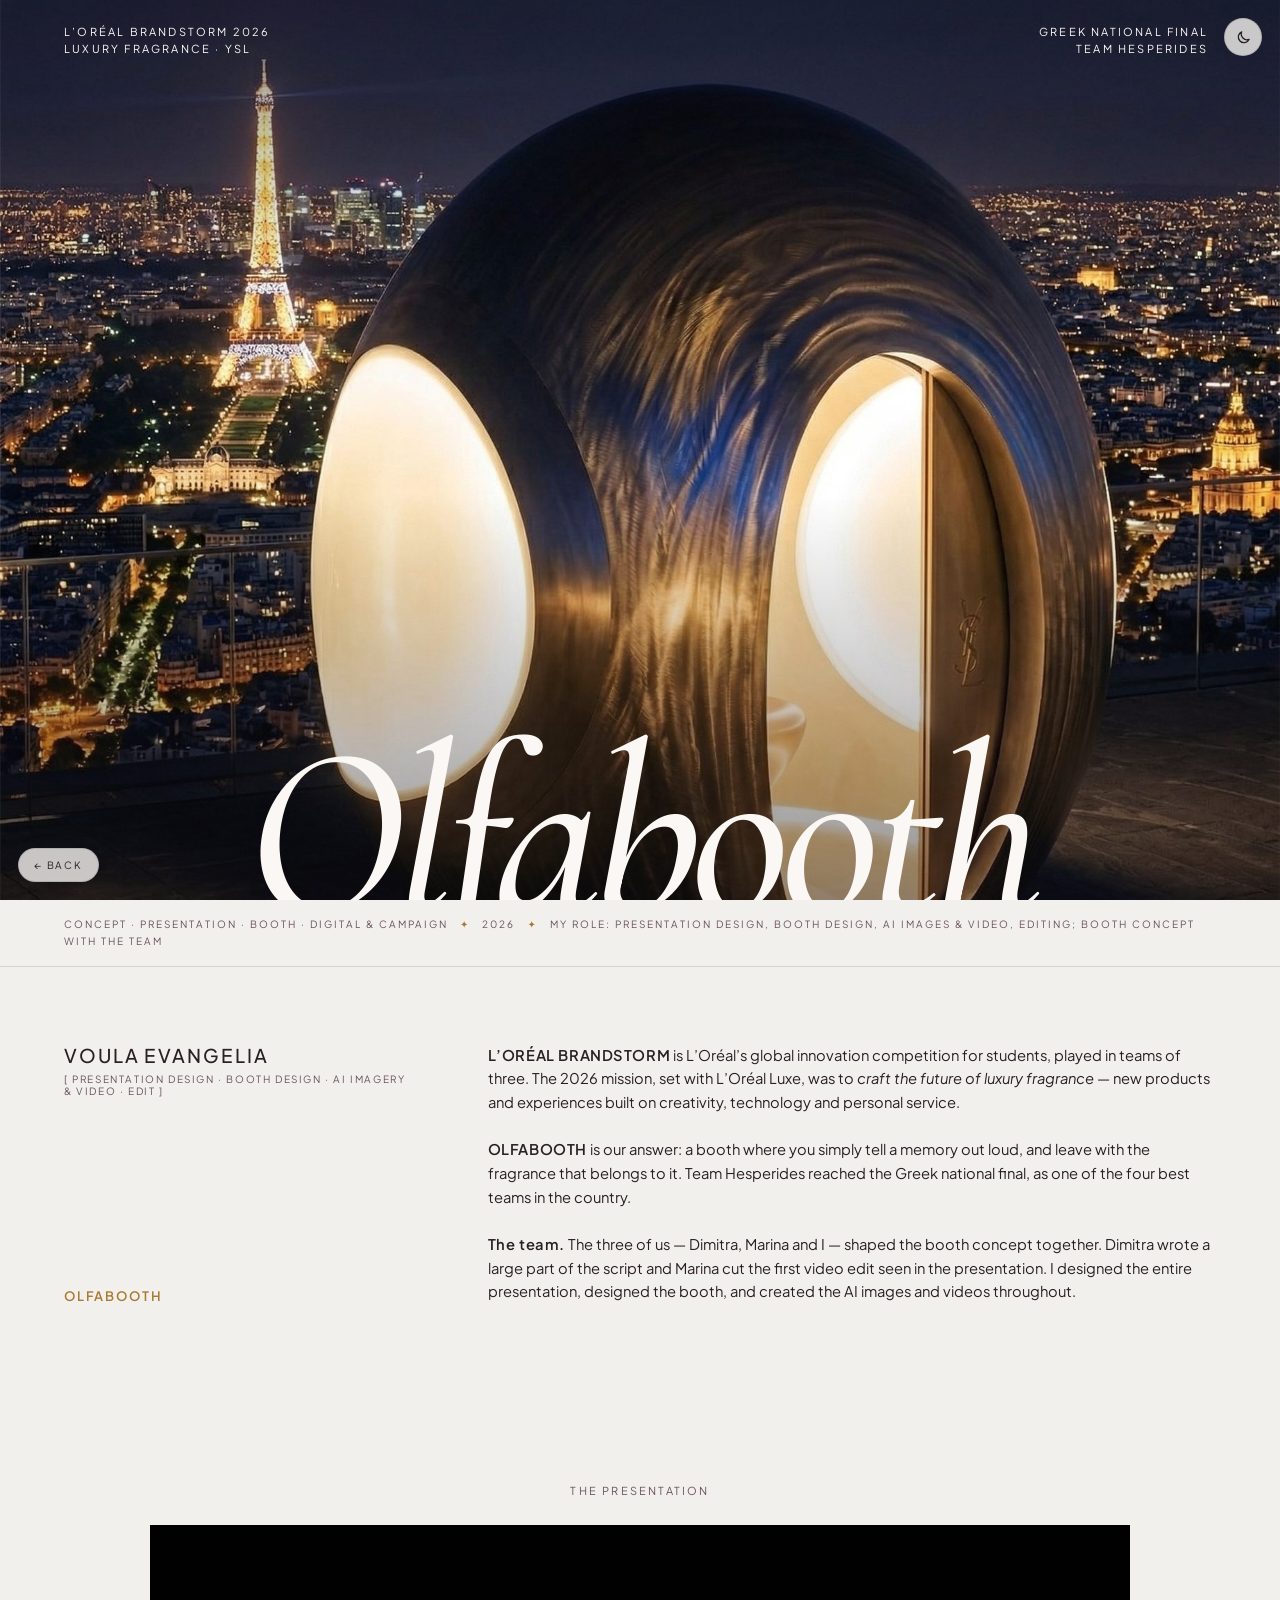
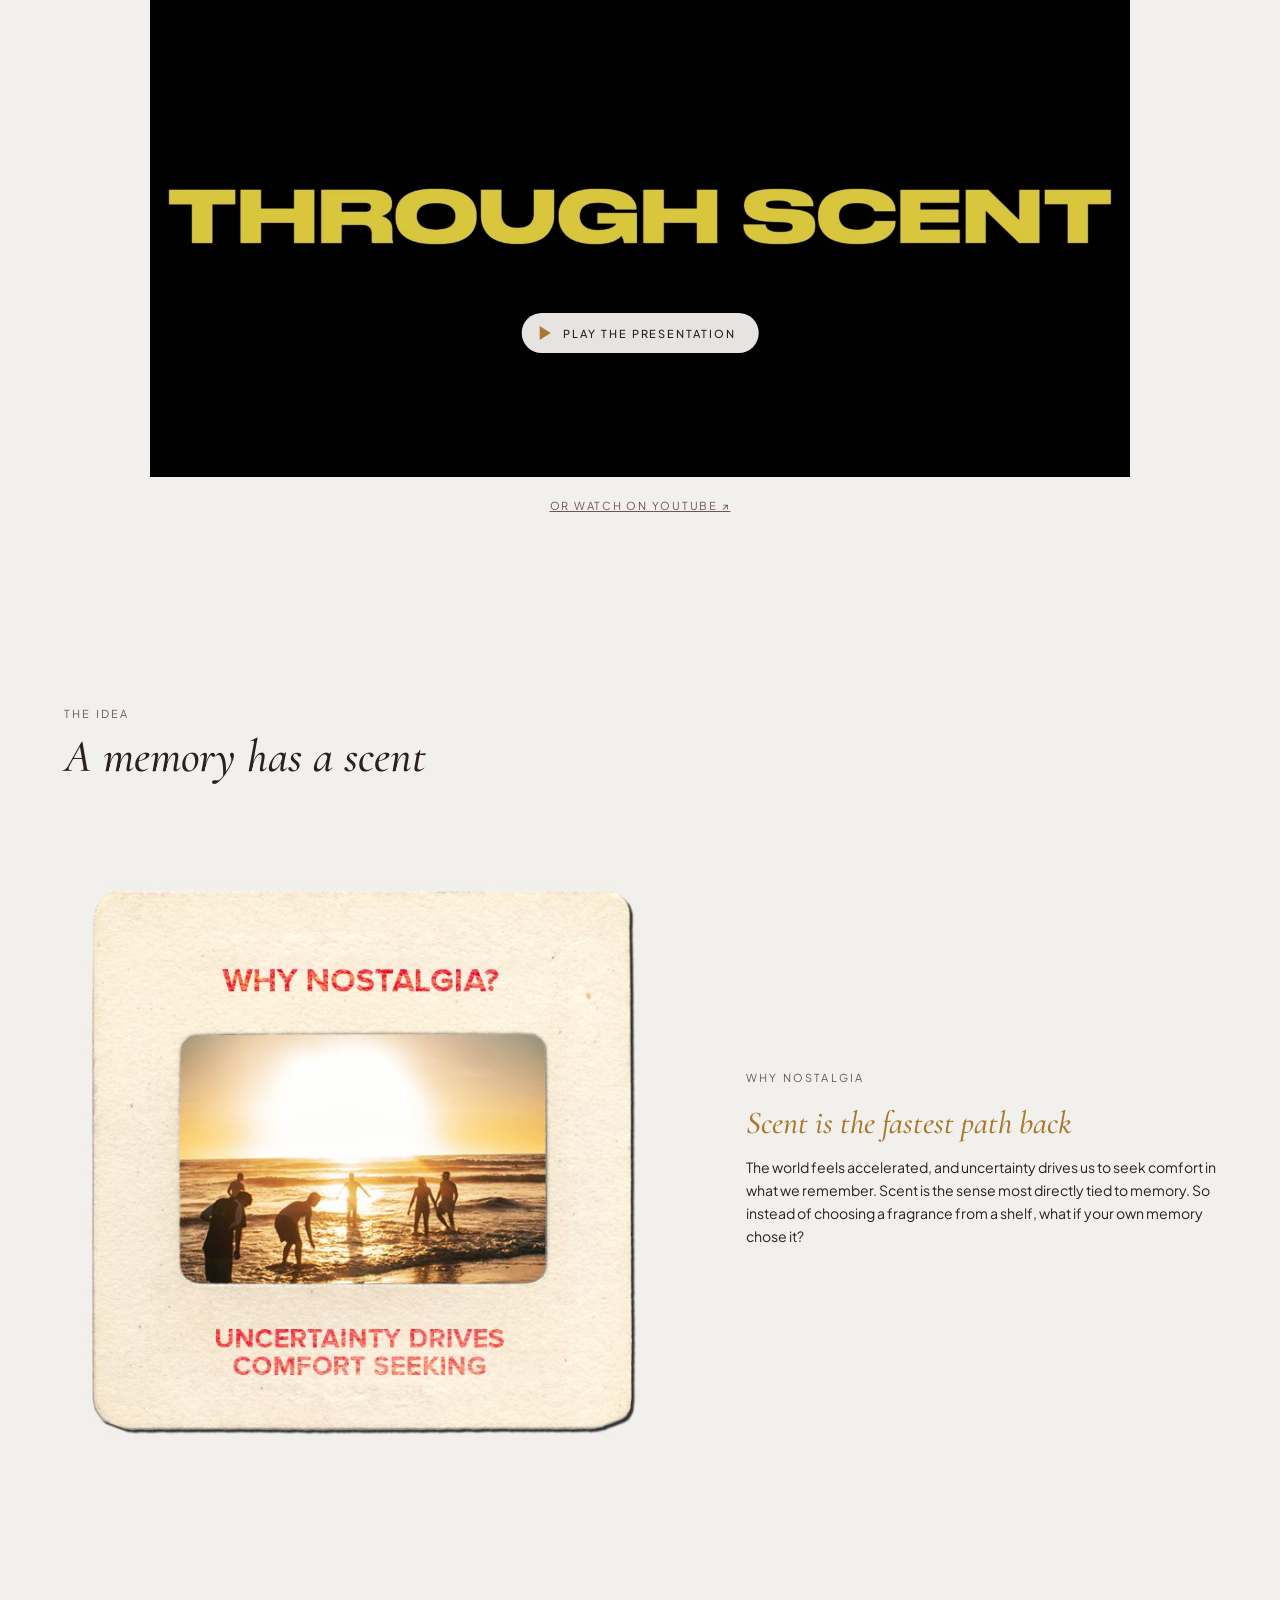
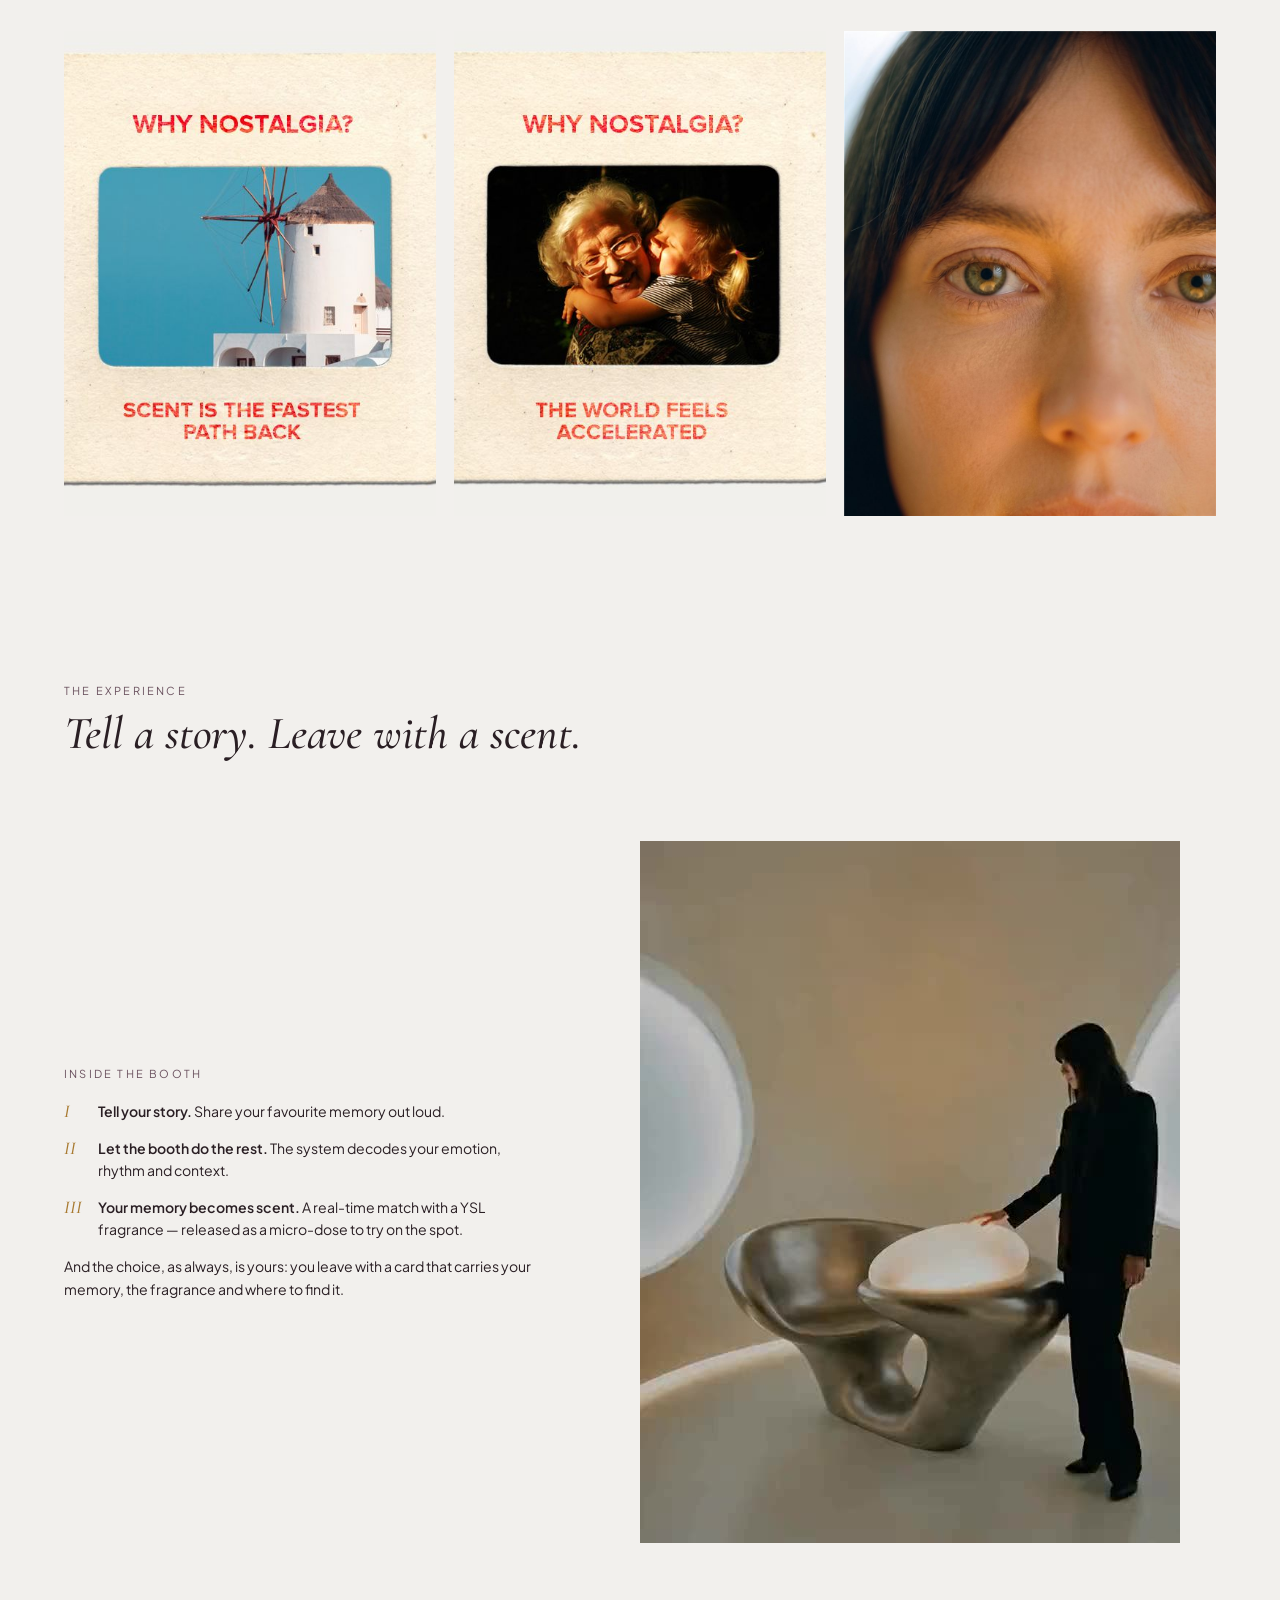
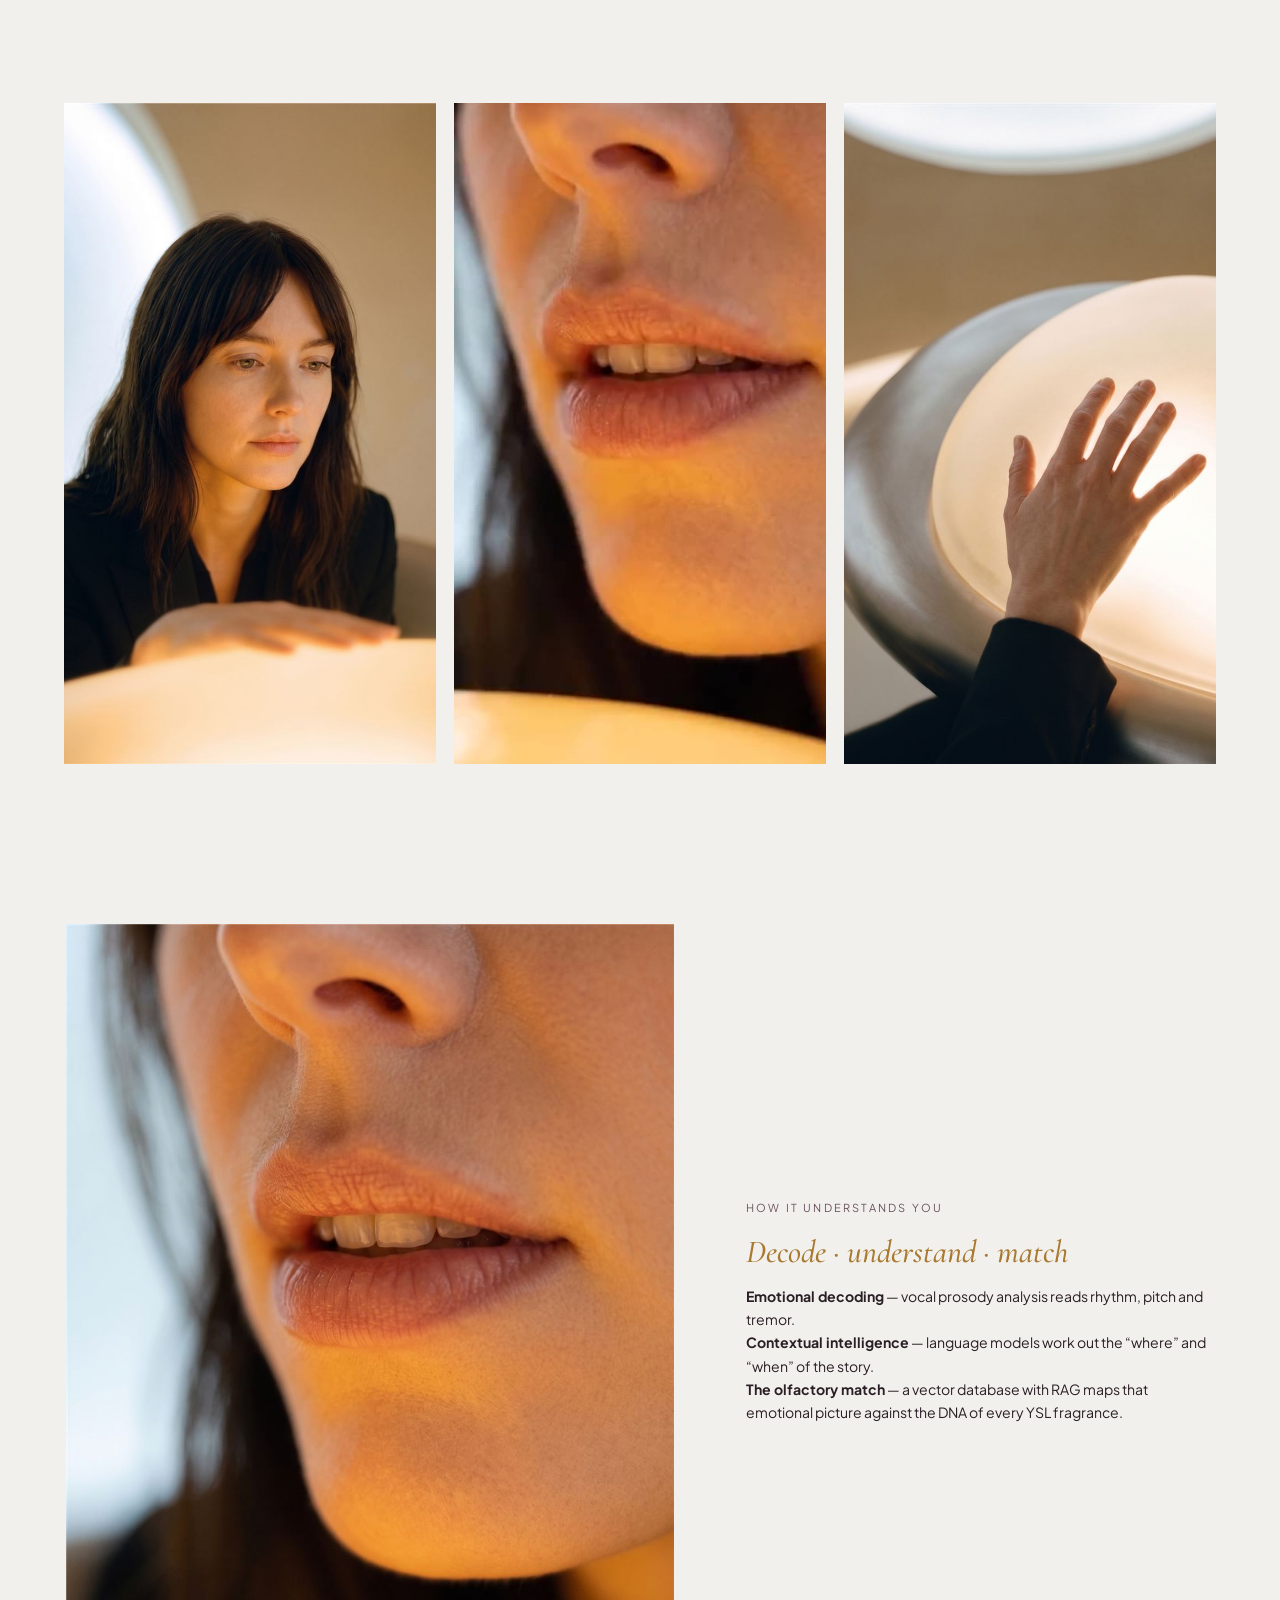
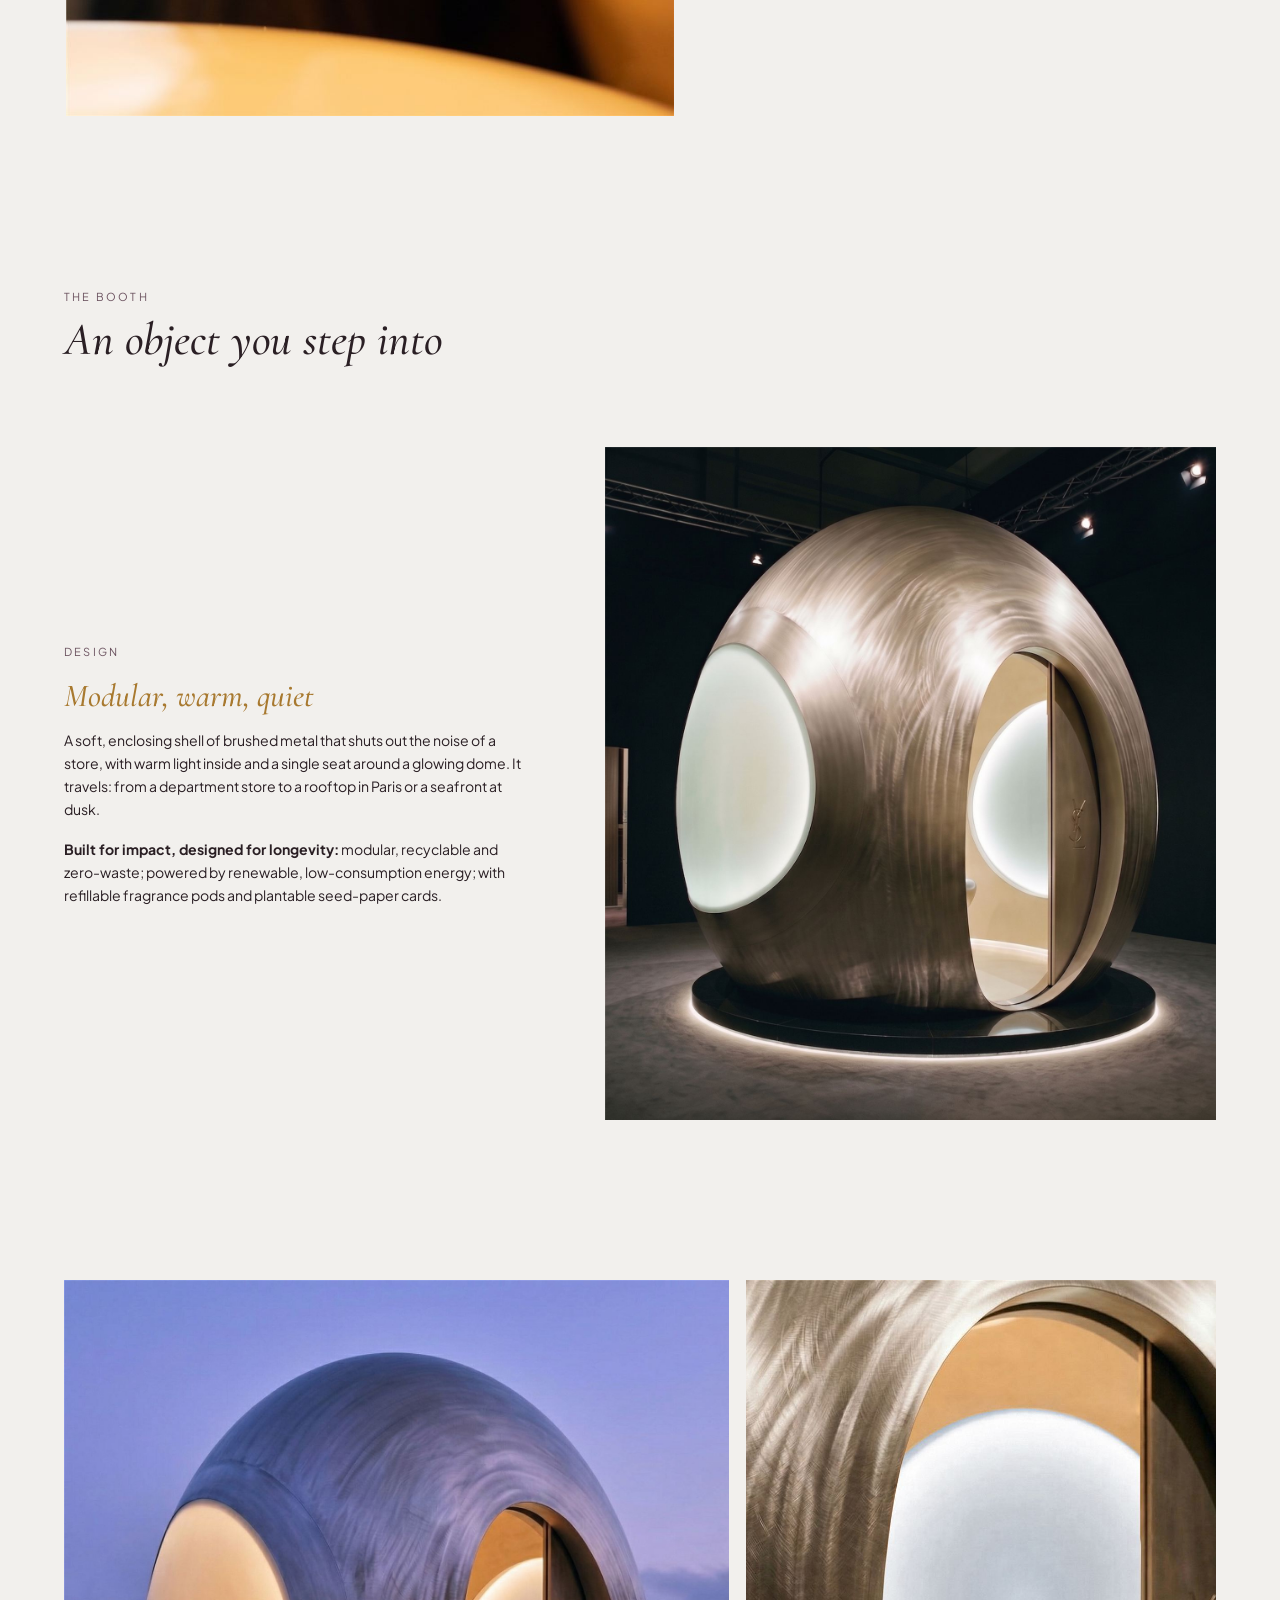
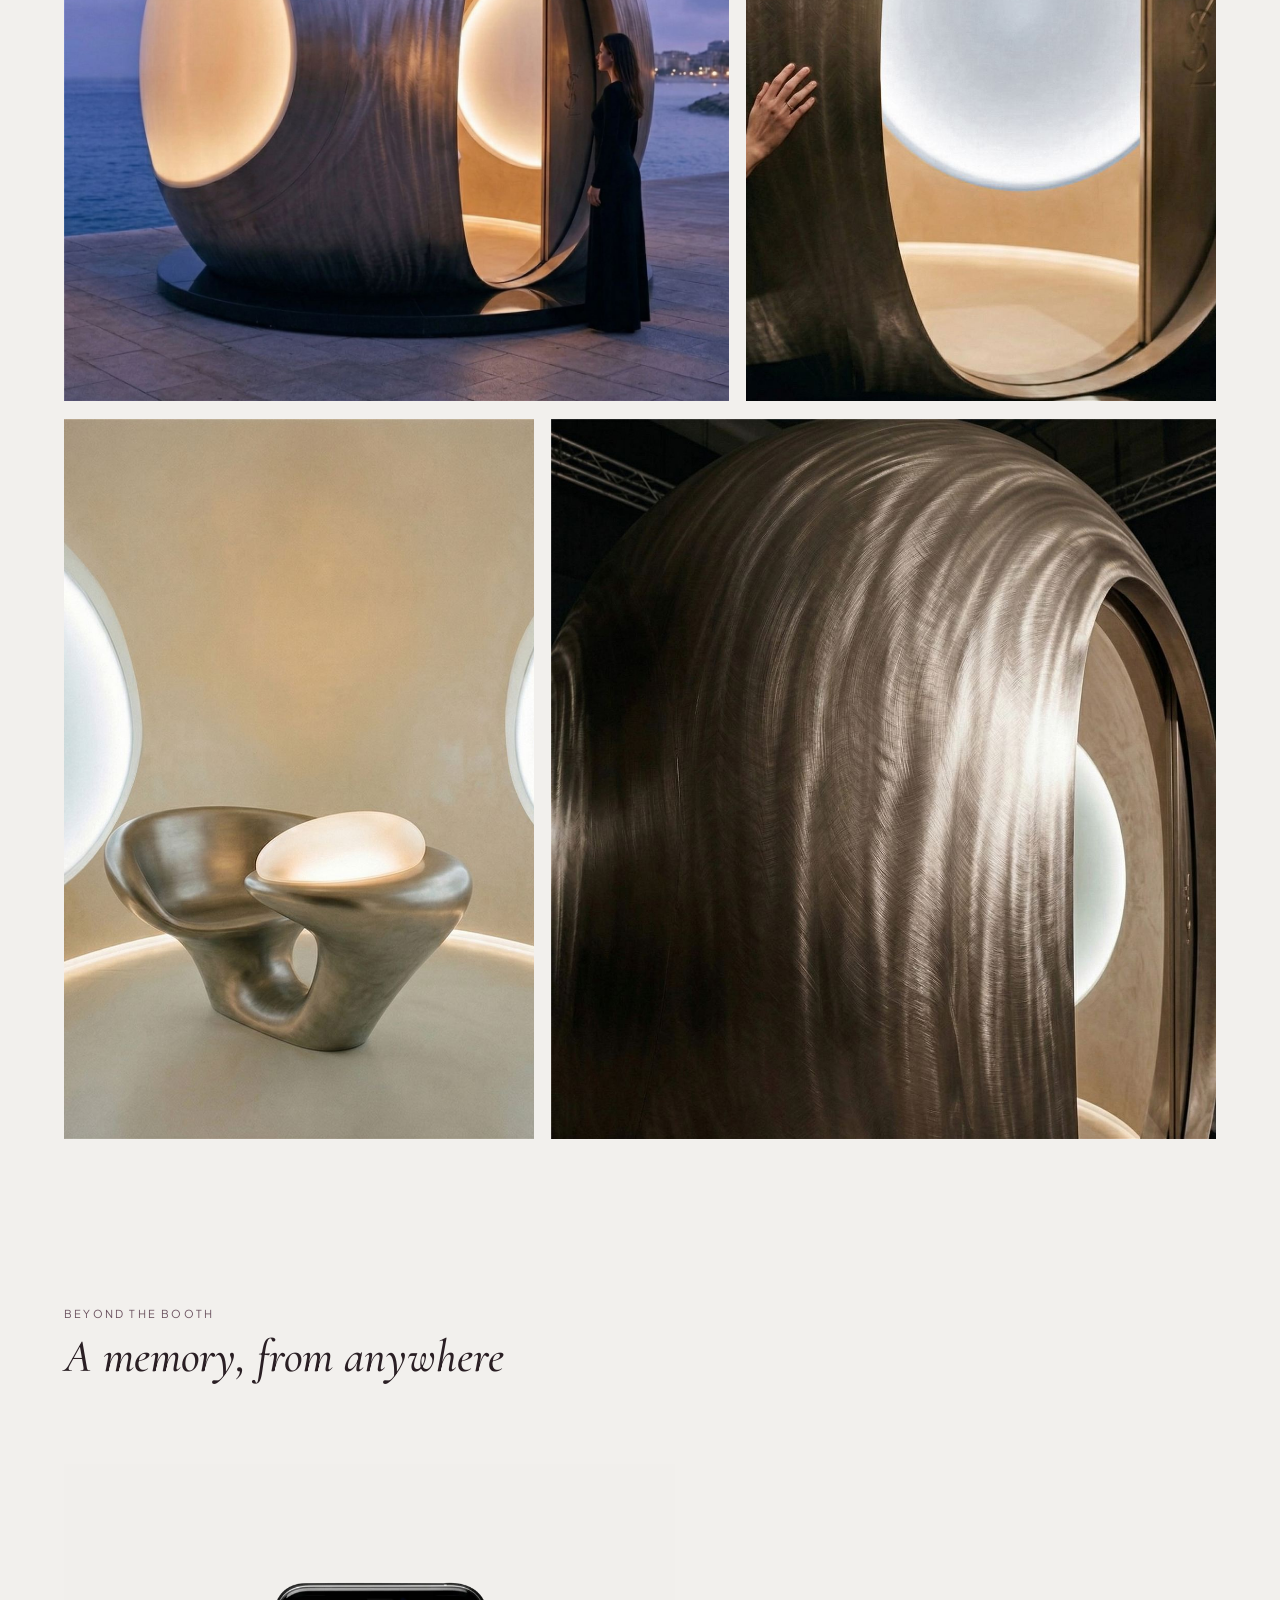
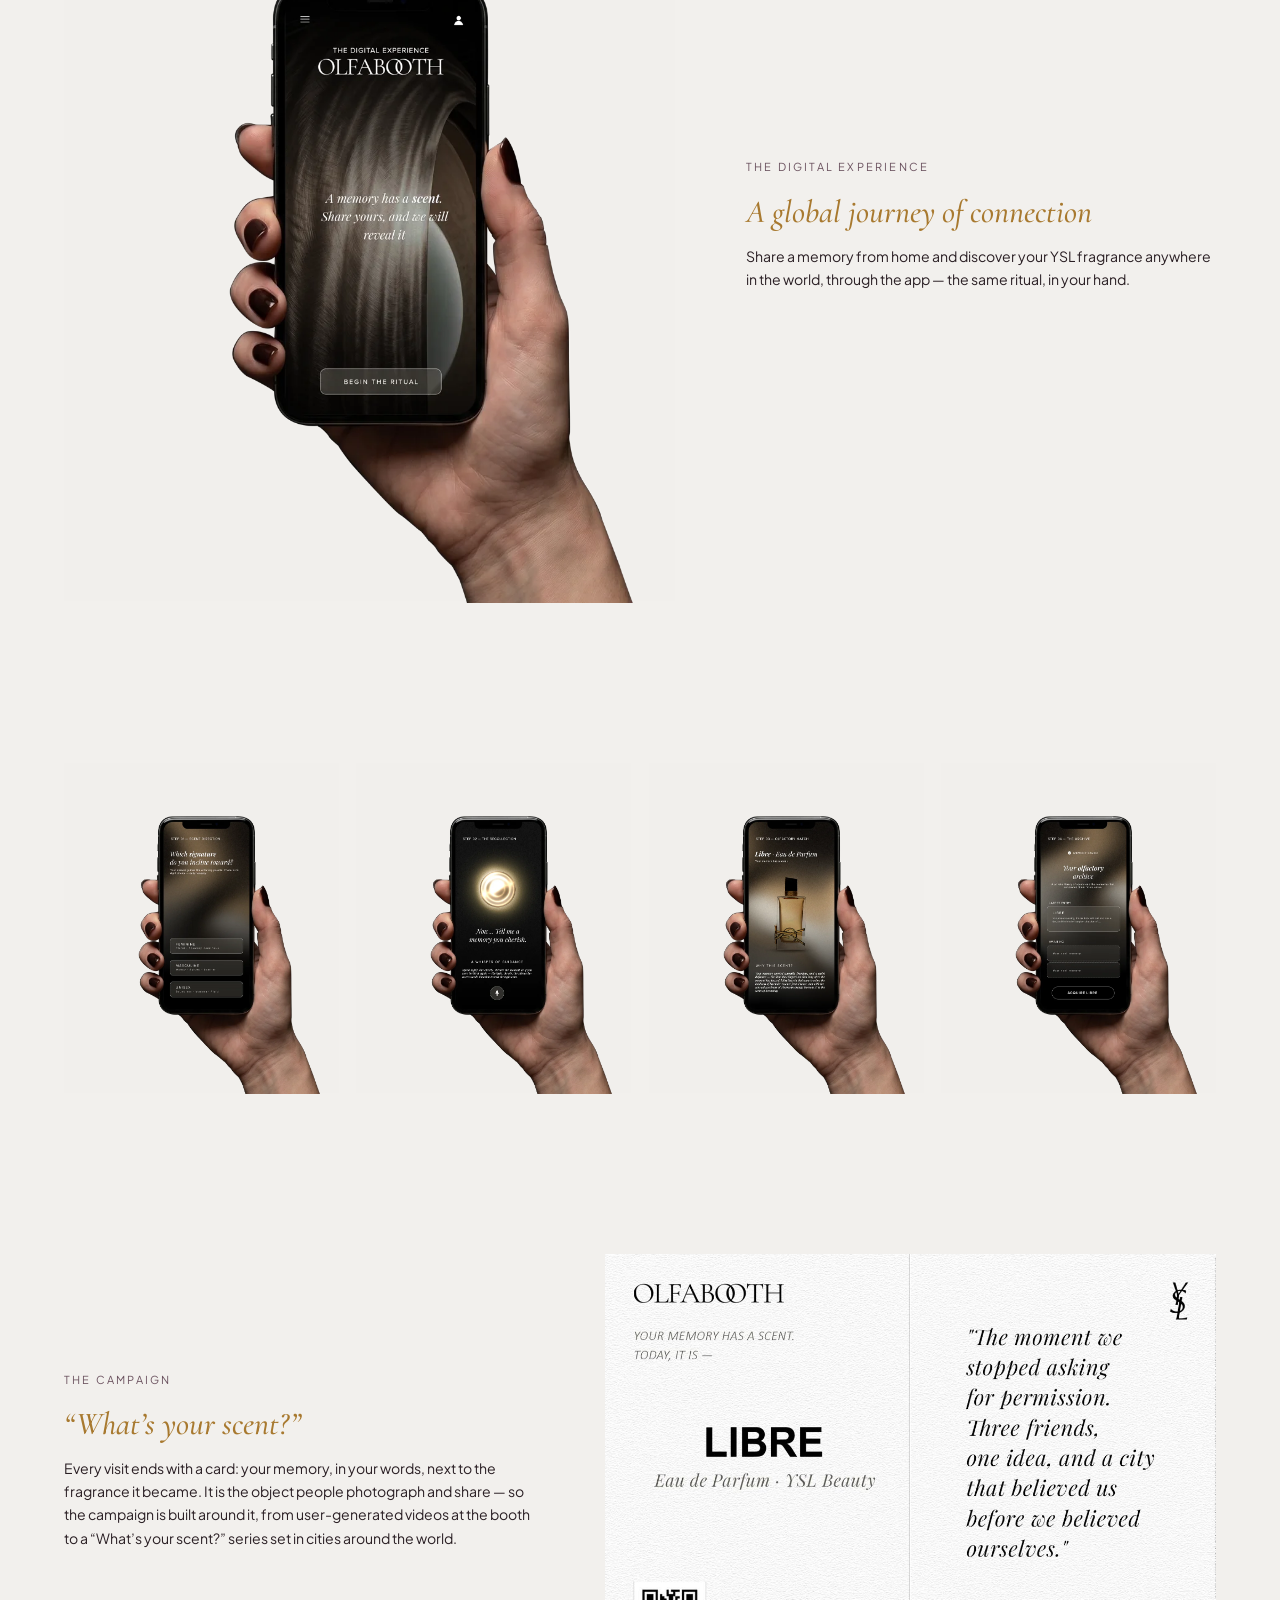
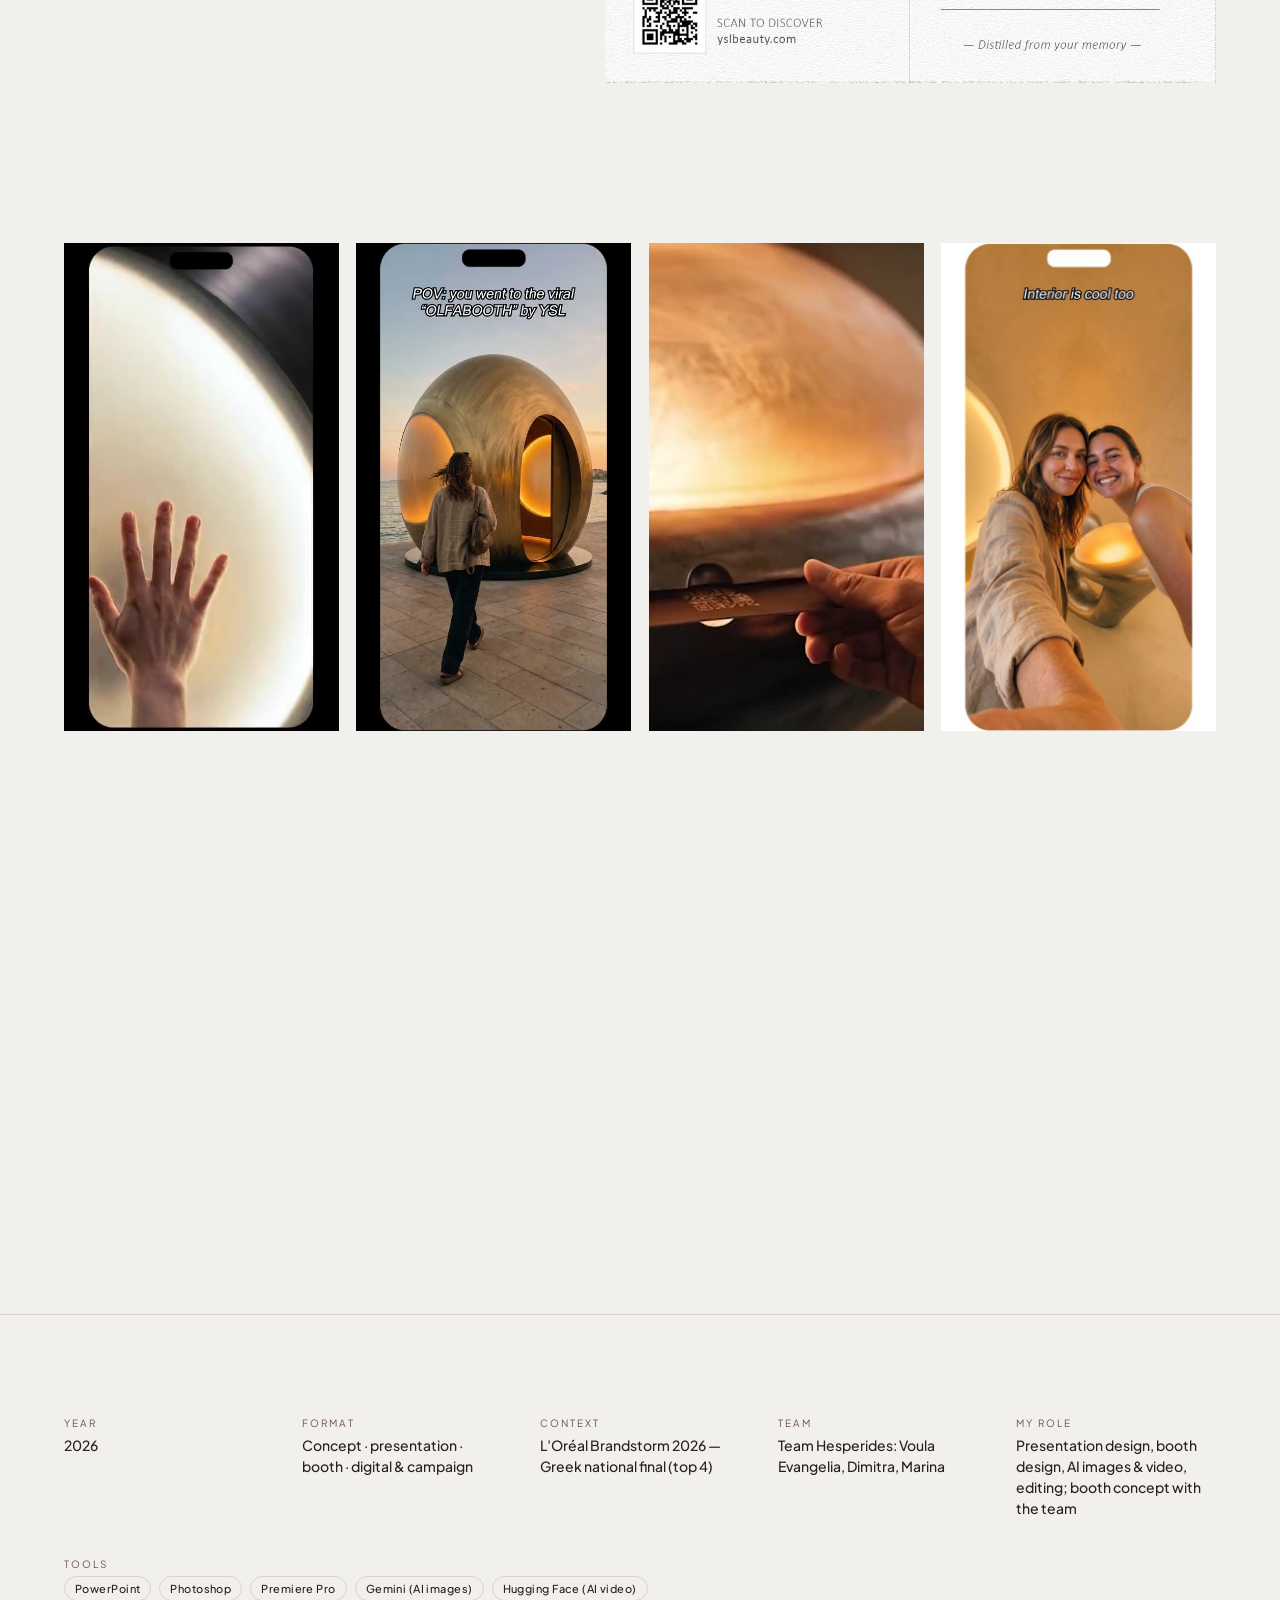
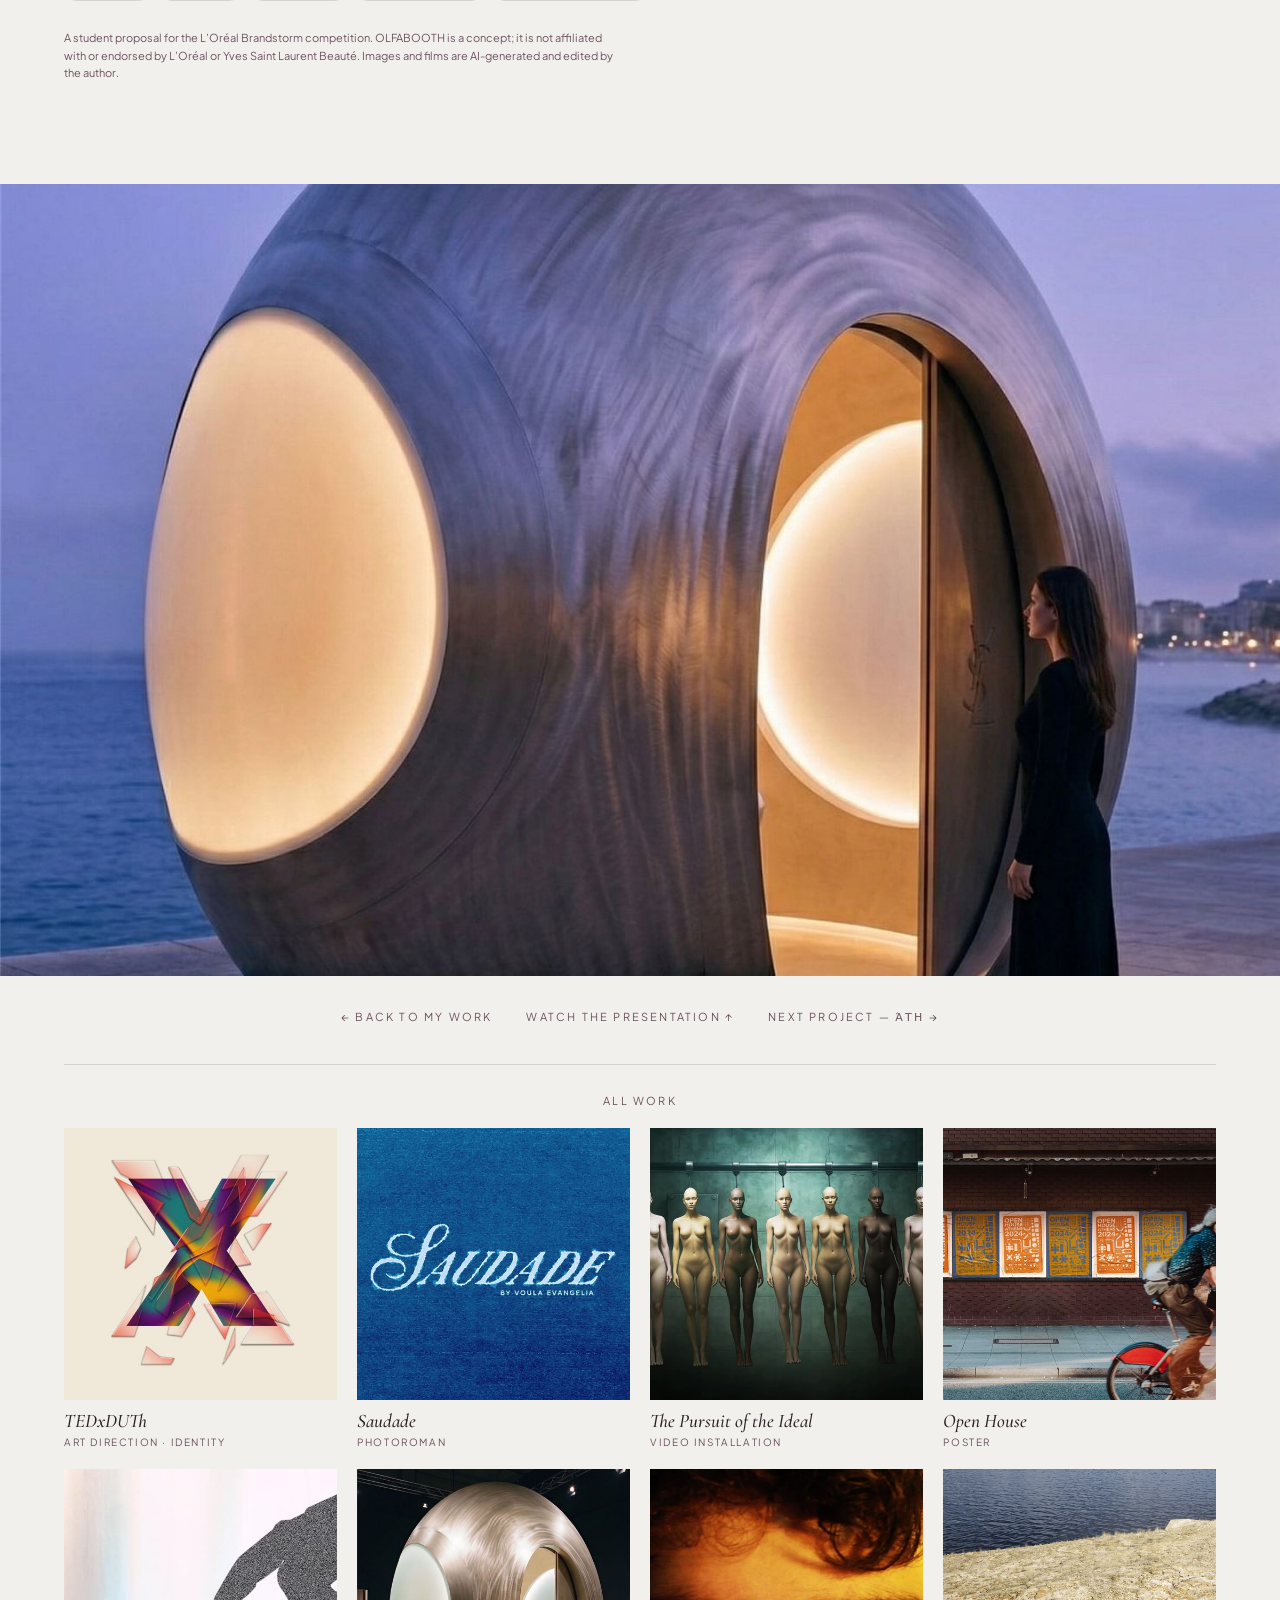
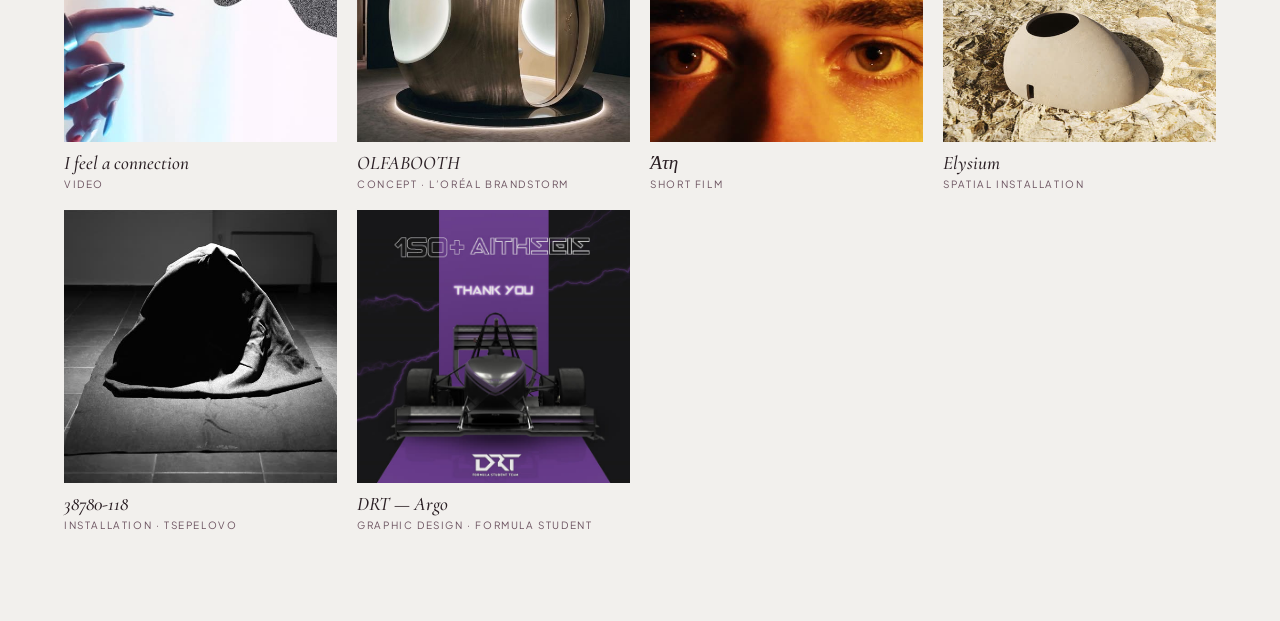
==== work/olfabooth/index.html @ 1fecf951 "Portfolio site" ====
<!doctype html>
<html lang="en">
<head>
<meta charset="utf-8">
<meta name="viewport" content="width=device-width,initial-scale=1">
<title>OLFABOOTH — Voula Evangelia</title>
<meta name="description" content="OLFABOOTH — a booth that turns a spoken memory into a fragrance. Team Hesperides’ proposal for L’Oréal Brandstorm 2026, a Greek national finalist. Deck, booth design and AI imagery by Voula Evangelia.">
<meta property="og:title" content="OLFABOOTH — Voula Evangelia">
<meta property="og:description" content="Tell a memory. Leave with its scent. A proposal for L’Oréal Brandstorm 2026.">
<meta property="og:image" content="img/booth-paris.jpg">
<meta name="theme-color" content="#f2f0ed">
<script>document.documentElement.classList.add('js'); try { if (localStorage.getItem('pf-theme') === 'dark') document.documentElement.dataset.theme = 'dark'; } catch (e) {}</script>
<link rel="preconnect" href="https://fonts.googleapis.com">
<link rel="preconnect" href="https://fonts.gstatic.com" crossorigin>
<link href="https://fonts.googleapis.com/css2?family=Cormorant+Garamond:ital,wght@0,400;0,500;1,400;1,500&family=DM+Mono:wght@400&family=Plus+Jakarta+Sans:wght@400;500;600&display=swap" rel="stylesheet">
<link rel="preload" as="image" href="img/booth-paris.jpg">
<link rel="stylesheet" href="../project.css">
<style>
  /* OLFABOOTH: the warm gold of the light inside the booth is the accent */
  :root { --accent:#a8792f; --title-size:clamp(84px,19vw,420px); --title-size-m:24vw; }
  :root[data-theme="dark"] { --accent:#e2b76c; }
  .grid .tall { aspect-ratio:9/16; }
  .grid .sq { aspect-ratio:1; }
  .steps { margin:18px 0 0; padding:0; list-style:none; counter-reset:s; }
  .steps li { position:relative; padding:0 0 14px 34px; font:400 clamp(14px,1.1vw,16px)/1.6 var(--sans); }
  .steps li::before { counter-increment:s; content:counter(s, upper-roman); position:absolute; left:0; top:2px; font:italic 500 18px/1 var(--serif); color:var(--accent); }
  .steps b { font-weight:600; }
</style>
</head>
<body>

<a class="back" href="../../#work" aria-label="Back to the portfolio">← back</a>

<header class="hero">
  <img src="img/booth-paris.jpg" alt="A rounded, brushed-metal booth glowing from within on a rooftop at night, the Eiffel Tower lit in the distance.">
  <div class="meta l caps">l’oréal brandstorm 2026<br>luxury fragrance · ysl</div>
  <div class="meta r caps">greek national final<br>team hesperides</div>
  <h1>Olfabooth</h1>
</header>

<section class="band">
  <div class="who rv">
    <b>Voula Evangelia</b>
    <span class="role">[ presentation design · booth design · ai imagery &amp; video · edit ]</span>
    <span class="name">Olfabooth</span>
  </div>
  <div class="txt rv">
    <p><b>L’ORÉAL BRANDSTORM</b> is L’Oréal’s global innovation competition for students, played in teams of three. The 2026 mission, set with L’Oréal Luxe, was to <i>craft the future of luxury fragrance</i> — new products and experiences built on creativity, technology and personal service.</p>
    <p><b>OLFABOOTH</b> is our answer: a booth where you simply tell a memory out loud, and leave with the fragrance that belongs to it. Team Hesperides reached the Greek national final, as one of the four best teams in the country.</p>
    <p><b>The team.</b> The three of us — Dimitra, Marina and I — shaped the booth concept together. Dimitra wrote a large part of the script and Marina cut the first video edit seen in the presentation. I designed the entire presentation, designed the booth, and created the AI images and videos throughout.</p>
  </div>
</section>

<section class="film" id="film">
  <p class="caps">the presentation</p>
  <div class="player rv">
    <button type="button" data-yt="wp5GFBVkbrk" data-title="OLFABOOTH — presentation" aria-label="Play the OLFABOOTH presentation (loads from YouTube)">
      <img src="img/deck-poster.jpg" loading="lazy" alt="A frame from the presentation: the booth by the sea at dusk, seen through an oval opening.">
      <span class="play"><i></i>play the presentation</span>
    </button>
  </div>
  <a class="yt" href="https://youtu.be/wp5GFBVkbrk" target="_blank" rel="noopener">or watch on YouTube ↗</a>
</section>

<header class="sec">
  <p class="caps">the idea</p>
  <h2 class="rv">A memory has a scent</h2>
</header>

<div class="row">
  <figure class="rv"><img src="img/slide-nostalgia.jpg" loading="lazy" alt="Slide styled as a photo transparency: ‘Why nostalgia? Uncertainty drives comfort seeking’, over a family on a beach at sunset."></figure>
  <div class="txt rv">
    <span class="n caps">why nostalgia</span>
    <h3>Scent is the fastest path back</h3>
    <p>The world feels accelerated, and uncertainty drives us to seek comfort in what we remember. Scent is the sense most directly tied to memory. So instead of choosing a fragrance from a shelf, what if your own memory chose it?</p>
  </div>
</div>

<section class="grid" aria-label="Research slides">
  <figure class="w4 rv"><img src="img/slide-scent.jpg" loading="lazy" alt="Slide: ‘Scent is the fastest path back’."></figure>
  <figure class="w4 rv"><img src="img/slide-world.jpg" loading="lazy" alt="Slide: ‘The world feels accelerated’."></figure>
  <figure class="w4 rv"><img src="img/face-eye.jpg" loading="lazy" alt="Close-up of a woman’s face, eyes open, lit warmly."></figure>
</section>

<header class="sec">
  <p class="caps">the experience</p>
  <h2 class="rv">Tell a story. Leave with a scent.</h2>
</header>

<div class="row flip">
  <figure class="rv"><video data-loop muted playsinline loop preload="none" poster="img/loop-experience.jpg" src="img/loop-experience.mp4" aria-label="AI film: a woman sits in the booth, rests her hand on the glowing dome and tells her memory with her eyes closed."></video></figure>
  <div class="txt rv">
    <span class="n caps">inside the booth</span>
    <ol class="steps">
      <li><b>Tell your story.</b> Share your favourite memory out loud.</li>
      <li><b>Let the booth do the rest.</b> The system decodes your emotion, rhythm and context.</li>
      <li><b>Your memory becomes scent.</b> A real-time match with a YSL fragrance — released as a micro-dose to try on the spot.</li>
    </ol>
    <p>And the choice, as always, is yours: you leave with a card that carries your memory, the fragrance and where to find it.</p>
  </div>
</div>

<section class="grid" aria-label="The experience, AI imagery">
  <figure class="w4 tall rv"><img src="img/face-listen.jpg" loading="lazy" alt="A woman looks down at the glowing dome as she speaks."></figure>
  <figure class="w4 tall rv"><video data-loop muted playsinline loop preload="none" poster="img/loop-voice.jpg" src="img/loop-voice.mp4" aria-label="AI film: close-up of lips speaking softly."></video></figure>
  <figure class="w4 tall rv"><img src="img/hand.jpg" loading="lazy" alt="A hand rests on the warm, glowing dome."></figure>
</section>

<div class="row">
  <figure class="rv"><img src="img/mouth.jpg" loading="lazy" alt="Extreme close-up of a woman’s lips, mid-word."></figure>
  <div class="txt rv">
    <span class="n caps">how it understands you</span>
    <h3>Decode · understand · match</h3>
    <p><b>Emotional decoding</b> — vocal prosody analysis reads rhythm, pitch and tremor.<br><b>Contextual intelligence</b> — language models work out the “where” and “when” of the story.<br><b>The olfactory match</b> — a vector database with RAG maps that emotional picture against the DNA of every YSL fragrance.</p>
  </div>
</div>

<header class="sec">
  <p class="caps">the booth</p>
  <h2 class="rv">An object you step into</h2>
</header>

<div class="row flip">
  <figure class="rv"><img src="img/booth-studio.jpg" loading="lazy" alt="The booth in a dark exhibition hall: a tall, egg-like shell of brushed metal with a glowing oval window and an open door."></figure>
  <div class="txt rv">
    <span class="n caps">design</span>
    <h3>Modular, warm, quiet</h3>
    <p>A soft, enclosing shell of brushed metal that shuts out the noise of a store, with warm light inside and a single seat around a glowing dome. It travels: from a department store to a rooftop in Paris or a seafront at dusk.</p>
    <p><b>Built for impact, designed for longevity:</b> modular, recyclable and zero-waste; powered by renewable, low-consumption energy; with refillable fragrance pods and plantable seed-paper cards.</p>
  </div>
</div>

<section class="grid" aria-label="The booth, AI imagery">
  <figure class="w7 rv"><img src="img/booth-sea.jpg" loading="lazy" alt="The booth on a seafront promenade at dusk, a woman standing at its door."></figure>
  <figure class="w5 rv"><img src="img/booth-door.jpg" loading="lazy" alt="A hand on the brushed metal beside the open oval door, a disc of light inside."></figure>
  <figure class="w5 rv"><img src="img/booth-inside.jpg" loading="lazy" alt="Inside the booth: a sculpted metal seat around a glowing dome, oval windows of light."></figure>
  <figure class="w7 rv"><img src="img/booth-surface.jpg" loading="lazy" alt="Close-up of the booth’s brushed-metal skin catching the light."></figure>
</section>

<header class="sec">
  <p class="caps">beyond the booth</p>
  <h2 class="rv">A memory, from anywhere</h2>
</header>

<div class="row">
  <figure class="rv"><img src="img/app-1.webp" loading="lazy" alt="A hand holding a phone with the OLFABOOTH app: ‘A memory has a scent. Share yours, and we will reveal it.’"></figure>
  <div class="txt rv">
    <span class="n caps">the digital experience</span>
    <h3>A global journey of connection</h3>
    <p>Share a memory from home and discover your YSL fragrance anywhere in the world, through the app — the same ritual, in your hand.</p>
  </div>
</div>

<section class="grid" aria-label="App screens">
  <figure class="w3 rv"><img src="img/app-2.webp" loading="lazy" alt="App screen: choosing a fragrance signature."></figure>
  <figure class="w3 rv"><img src="img/app-3.webp" loading="lazy" alt="App screen: ‘Now… tell me a memory you cherish’."></figure>
  <figure class="w3 rv"><img src="img/app-4.webp" loading="lazy" alt="App screen: the matched fragrance, Libre."></figure>
  <figure class="w3 rv"><img src="img/app-5.webp" loading="lazy" alt="App screen: your olfactory archive."></figure>
</section>

<div class="row flip">
  <figure class="rv"><img src="img/card-front.jpg" loading="lazy" alt="The OLFABOOTH card: the matched fragrance on one side, the visitor’s memory quoted on the other, with a QR code."></figure>
  <div class="txt rv">
    <span class="n caps">the campaign</span>
    <h3>“What’s your scent?”</h3>
    <p>Every visit ends with a card: your memory, in your words, next to the fragrance it became. It is the object people photograph and share — so the campaign is built around it, from user-generated videos at the booth to a “What’s your scent?” series set in cities around the world.</p>
  </div>
</div>

<section class="grid" aria-label="Campaign, AI imagery and video">
  <figure class="w3 tall rv"><video data-loop muted playsinline loop preload="none" poster="img/loop-ugc.jpg" src="img/loop-ugc.mp4" aria-label="AI film: user-generated style clips at the booth."></video></figure>
  <figure class="w3 tall rv"><video data-loop muted playsinline loop preload="none" poster="img/loop-carousel.jpg" src="img/loop-carousel.mp4" aria-label="AI film: a carousel of visitors at the booth."></video></figure>
  <figure class="w3 tall rv"><video data-loop muted playsinline loop preload="none" poster="img/loop-card.jpg" src="img/loop-card.mp4" aria-label="AI film: a hand takes the card out of the booth."></video></figure>
  <figure class="w3 tall rv"><img src="img/ugc-3.jpg" loading="lazy" alt="Two friends taking a selfie inside the booth."></figure>
  <figure class="w3 tall rv"><img src="img/scent-2.jpg" loading="lazy" alt="‘What’s your scent?’ — the card held up in a city street at night."></figure>
  <figure class="w3 tall rv"><img src="img/scent-4.jpg" loading="lazy" alt="‘What’s your scent?’ — the card held up over a swimming pool."></figure>
  <figure class="w3 tall rv"><img src="img/scent-6.jpg" loading="lazy" alt="‘What’s your scent?’ — the card held up by candlelight."></figure>
  <figure class="w3 tall rv"><img src="img/scent-9.jpg" loading="lazy" alt="‘What’s your scent?’ — the card held up in a busy shopping street."></figure>
</section>

<section class="notes">
  <dl class="facts">
    <div><dt>Year</dt><dd>2026</dd></div>
    <div><dt>Format</dt><dd>Concept · presentation · booth · digital &amp; campaign</dd></div>
    <div><dt>Context</dt><dd>L’Oréal Brandstorm 2026 — Greek national final (top 4)</dd></div>
    <div><dt>Team</dt><dd>Team Hesperides: Voula Evangelia, Dimitra, Marina</dd></div>
    <div><dt>My role</dt><dd>Presentation design, booth design, AI images &amp; video, editing; booth concept with the team</dd></div>
    <div class="tools"><dt>Tools</dt><dd><span>PowerPoint</span><span>Photoshop</span><span>Premiere Pro</span><span>Gemini (AI images)</span><span>Hugging Face (AI video)</span></dd></div>
  </dl>
  <p class="disclaimer">A student proposal for the L’Oréal Brandstorm competition. OLFABOOTH is a concept; it is not affiliated with or endorsed by L’Oréal or Yves Saint Laurent Beauté. Images and films are AI-generated and edited by the author.</p>
</section>

<footer class="end">
  <img src="img/booth-sea.jpg" loading="lazy" alt="">
  <div class="links">
    <a href="../../#work">← back to my work</a>
    <a href="#film">watch the presentation ↑</a>
    <a class="next" href="../ate/" data-file="ati.mp4" data-img="ate">next project — Άτη →</a>
  </div>
</footer>

<script src="../project.js" defer></script>
</body>
</html>
---- work/project.css ----
/* ================================================================
   Shared template for every project page (work/<name>/index.html).
   Same ground, type and rhythm as the portfolio's home page; each project
   only sets its own --accent (and, if it wants, a --hero-tint).
   Structure: hero → band (brief) → full image / rows / grid → film → notes → end
   ================================================================ */
:root {
  --bg:#f2f0ed; --bg2:#e9e6e2; --ink:#2a1f24; --muted:#6c5360; --line:rgba(42,31,36,.14);
  --accent:#d4447c;                                   /* overridden per project */
  --serif:"Cormorant Garamond","EB Garamond",Georgia,serif;
  --sans:"Plus Jakarta Sans","Manrope",system-ui,sans-serif;
  --mono:"DM Mono",ui-monospace,monospace;
  --pad:clamp(20px,5vw,72px);
}
:root[data-theme="dark"] { --bg:#141215; --bg2:#1c181d; --ink:#f5e8ee; --muted:#c3abb8; --line:rgba(245,232,238,.14); }
* { box-sizing:border-box; }
html { scroll-behavior:smooth; background:#17101a; }   /* the dark of the "opening <file>…" overlay, so the page develops out of it */
body { margin:0; background:var(--bg); color:var(--ink); font-family:var(--sans); -webkit-font-smoothing:antialiased; }
img { display:block; max-width:100%; }
a { color:inherit; }
.caps { font:400 11px/1.5 var(--sans); letter-spacing:.2em; text-transform:uppercase; }
:focus-visible { outline:2px solid var(--accent); outline-offset:3px; }

/* page change: fades in from the portfolio's dark overlay */
@view-transition { navigation:auto; }
@media (prefers-reduced-motion: no-preference) { body { animation:develop .9s ease both; } }
@keyframes develop { from { opacity:0; } }

/* reveal on scroll */
.js .rv { opacity:0; transform:translateY(26px); transition:opacity 1s ease, transform 1s cubic-bezier(.2,.7,.2,1); }
.js .rv.in { opacity:1; transform:none; }
@media (prefers-reduced-motion: reduce) { .js .rv { opacity:1; transform:none; transition:none; } html { scroll-behavior:auto; } }

/* back to the portfolio */
.back { position:fixed; z-index:20; left:18px; bottom:18px; font:400 10px/1 var(--sans); letter-spacing:.18em; text-transform:uppercase; text-decoration:none;
  color:var(--ink); background:color-mix(in srgb, var(--bg) 82%, transparent); backdrop-filter:blur(10px); -webkit-backdrop-filter:blur(10px);
  border:1px solid var(--line); padding:11px 15px; border-radius:99px; }
.back:hover { background:var(--bg); }
/* dark / light switch, top right (same pill look as "back") */
.theme-toggle { position:fixed; z-index:20; top:18px; right:18px; width:38px; height:38px; padding:0; display:flex; align-items:center; justify-content:center; cursor:pointer;
  color:var(--ink); background:color-mix(in srgb, var(--bg) 82%, transparent); backdrop-filter:blur(10px); -webkit-backdrop-filter:blur(10px); border:1px solid var(--line); border-radius:99px; }
.theme-toggle:hover { background:var(--bg); }
.theme-toggle svg { width:17px; height:17px; }
.hero .meta.r { right:max(var(--pad), 72px) !important; }   /* keep the cover's top-right words clear of the switch */
@media (max-width:820px) { .theme-toggle { top:12px; right:12px; width:34px; height:34px; } .hero .meta.r { right:56px !important; } }
.back { transition:opacity .4s ease, transform .4s ease, visibility 0s; }
.back.away { opacity:0; transform:translateY(8px); visibility:hidden; pointer-events:none; transition:opacity .4s ease, transform .4s ease, visibility 0s .4s; }

/* going back: the portfolio's loading screen — the same turning ✦ in the same place (view-transition-name keeps it put) */
.curtain { position:fixed; left:0; top:0; width:100vw; height:100vh; z-index:30; display:flex; align-items:center; justify-content:center; background:#f2f0ed; color:#2a1f24; pointer-events:none; }
.curtain.dark { background:#141215; color:#f5e8ee; }
.curtain span { display:block; width:26px; height:26px; view-transition-name:moment; }
.curtain svg { display:block; width:100%; height:100%; animation:twinkle 1.6s ease-in-out infinite; }
@keyframes twinkle { 0% { transform:rotate(0) scale(.8); opacity:.55; } 50% { transform:rotate(180deg) scale(1.08); opacity:1; } 100% { transform:rotate(360deg) scale(.8); opacity:.55; } }
@media (prefers-reduced-motion: reduce) { .curtain svg { animation:none; } }

/* next project: the portfolio's "opening <file>…" overlay */
.opening { position:fixed; inset:0; z-index:30; display:flex; align-items:center; justify-content:center; pointer-events:none; background:#17101a;
  font:400 11px/1 var(--mono); letter-spacing:.18em; text-transform:lowercase; color:rgba(255,240,246,.78); }

/* 1 · hero: full-bleed cover, huge italic title sitting on the bottom edge */
.hero { position:relative; height:100svh; min-height:540px; overflow:hidden; background:#17101a; color:#fbf7f4; }
.hero > img { position:absolute; inset:0; width:100%; height:100%; object-fit:cover; }
.hero::before { content:""; position:absolute; inset:0; z-index:1; background:var(--hero-tint, transparent); mix-blend-mode:multiply; }
.hero::after { content:""; position:absolute; inset:0; z-index:1; background:linear-gradient(180deg, rgba(20,14,18,.42), rgba(20,14,18,0) 30%, rgba(20,14,18,0) 55%, rgba(20,14,18,.45)); }
.hero .meta { position:absolute; z-index:2; top:24px; max-width:44vw; }
.hero .meta.l { left:var(--pad); } .hero .meta.r { right:var(--pad); text-align:right; }
.hero h1 { position:absolute; z-index:2; left:0; right:0; bottom:-.13em; margin:0; text-align:center; white-space:nowrap;
  font:italic 500 var(--title-size, clamp(96px,24vw,420px))/.8 var(--serif); letter-spacing:-.035em; color:#fbf7f4; }
/* long titles: one line on laptops/desktops; <br class="m"> breaks them only on phones */
.hero h1 br.m { display:none; }

/* 2 · band: who / role on the left, the brief on the right */
.band { padding:clamp(40px,6vw,88px) var(--pad); display:grid; grid-template-columns:minmax(210px,1fr) 2.1fr; gap:28px clamp(28px,6vw,96px); }
.band .who { display:flex; flex-direction:column; gap:6px; }
.band .who b { font:500 clamp(15px,1.5vw,19px)/1.2 var(--sans); letter-spacing:.1em; text-transform:uppercase; }
.band .who .role { font-size:10px; letter-spacing:.16em; color:var(--muted); text-transform:uppercase; }
.band .who .name { margin-top:auto; padding-top:36px; font:600 13px var(--sans); letter-spacing:.14em; color:var(--accent); text-transform:uppercase; }
.band p { margin:0 0 24px; font:400 clamp(14px,1.15vw,16.5px)/1.6 var(--sans); max-width:68ch; }
.band p:last-child { margin:0; }
.band p b { font-weight:600; letter-spacing:.04em; }

/* section heading (idea / direction / result …) */
.sec { padding:clamp(48px,7vw,104px) var(--pad) 0; }
.sec .caps { color:var(--muted); margin:0; }
.sec h2 { margin:10px 0 0; font:italic 500 clamp(30px,3.6vw,54px)/1.05 var(--serif); }

.full { margin:0; }
.full img { width:100%; height:min(94vh,66vw); object-fit:cover; }

/* rows: an image beside a short text, alternating sides */
.row { display:grid; grid-template-columns:1.3fr 1fr; align-items:center; gap:clamp(24px,5.5vw,96px); padding:clamp(40px,6.5vw,104px) var(--pad); }
.row.flip { grid-template-columns:1fr 1.3fr; } .row.flip figure { order:2; }
.row figure { margin:0; position:relative; }
.row figure img { width:100%; }
.row figure:not(.duo) img { width:auto; max-width:100%; max-height:88vh; margin:0 auto; }   /* tall posters stay within one screen */
.row .txt h3 { margin:0 0 14px; font:italic 500 clamp(24px,2.5vw,36px)/1.15 var(--serif); color:var(--accent); }
.row .txt p { margin:0 0 16px; font:400 clamp(14px,1.1vw,16px)/1.65 var(--sans); max-width:52ch; }
.row .txt .n { display:block; margin-bottom:18px; color:var(--muted); }
/* a second image tucked under the corner of the first */
.row figure.duo { padding-bottom:28%; }
.row figure.duo img + img { position:absolute; right:-5%; bottom:0; width:40%; border:8px solid var(--bg); }
.row.flip figure.duo img + img { right:auto; left:-5%; }

/* grid of images (12 columns) */
.grid { display:grid; grid-template-columns:repeat(12,1fr); gap:clamp(10px,1.4vw,20px); padding:clamp(40px,6vw,90px) var(--pad); }
.grid figure { margin:0; } .grid img { width:100%; height:100%; object-fit:cover; }
.grid .w3 { grid-column:span 3; } .grid .w4 { grid-column:span 4; }
/* silent loops (play only while on screen — see project.js) */
.grid video, .row figure video { display:block; width:100%; height:100%; object-fit:cover; background:var(--bg2); }
.row figure video { height:auto; max-height:88vh; width:auto; max-width:100%; margin:0 auto; }
/* a quiet note (e.g. "student proposal, not affiliated") */
.disclaimer { margin:28px 0 0; font-size:11px; line-height:1.6; color:var(--muted); max-width:70ch; } .grid .w5 { grid-column:span 5; } .grid .w6 { grid-column:span 6; } .grid .w7 { grid-column:span 7; } .grid .w8 { grid-column:span 8; } .grid .w12 { grid-column:span 12; }
.grid figcaption { margin-top:8px; font-size:10px; letter-spacing:.16em; text-transform:uppercase; color:var(--muted); }
/* a captioned figure grows to fit its caption: the picture keeps its own height, so the next row never covers the caption */
.grid figure:has(> figcaption):not(.on-tone) { aspect-ratio:auto !important; height:auto; }
.grid figure:has(> figcaption):not(.on-tone) > img { height:auto; }
.grid .on-tone { background:var(--bg2); display:flex; flex-direction:column; align-items:center; justify-content:center; padding:clamp(16px,3vw,48px); }
.grid .on-tone figcaption { align-self:flex-start; margin-top:14px; }   /* caption under the image, never beside it */
.grid .on-tone img { height:auto; object-fit:contain; }

/* film (YouTube loads only on play) */
.film { padding:clamp(56px,8vw,120px) var(--pad); text-align:center; }
.film .caps { color:var(--muted); margin:0 0 26px; }
.player { position:relative; width:min(980px,100%); aspect-ratio:var(--film-ratio, 16/9); margin:0 auto; background:#17101a; overflow:hidden; }
.player button { all:unset; cursor:pointer; position:absolute; inset:0; display:block; }
.player img, .player iframe { position:absolute; inset:0; width:100%; height:100%; object-fit:cover; border:0; }
.player .play { position:absolute; left:50%; top:74%; transform:translate(-50%,-50%); display:flex; align-items:center; gap:12px; padding:13px 22px 13px 18px; border-radius:99px;
  background:rgba(251,247,244,.92); color:#2a1f24; font:500 11px/1 var(--sans); letter-spacing:.18em; text-transform:uppercase; transition:transform .3s, background .3s; }
.player button:hover .play { transform:translate(-50%,-50%) scale(1.05); background:#fff; }
.player .play i { width:0; height:0; border-left:11px solid var(--accent); border-top:7px solid transparent; border-bottom:7px solid transparent; }
.film .yt { display:inline-block; margin-top:22px; color:var(--muted); font-size:11px; letter-spacing:.16em; text-transform:uppercase; }

/* notes: the facts, incl. my role said out loud */
.notes { padding:clamp(56px,8vw,120px) var(--pad); border-top:1px solid var(--line); }
.facts { margin:0; display:grid; grid-template-columns:repeat(auto-fit,minmax(170px,1fr)); gap:clamp(20px,3vw,48px); }   /* year · format · context · my role · tools */
.facts dt { font-size:10px; letter-spacing:.2em; text-transform:uppercase; color:var(--muted); margin-bottom:6px; }
.facts dd { margin:0; font:500 14px/1.5 var(--sans); }
/* tools: small pills on a row of their own, spread across the full width */
.facts .tools { grid-column:1 / -1; }
.facts .tools dd { display:flex; flex-wrap:wrap; gap:8px; }
.facts .tools dd span { padding:4px 10px; border:1px solid var(--line); border-radius:99px; font:500 11px/1.4 var(--sans); letter-spacing:.04em; }

/* one line under the cover: format ✦ year ✦ my role */
.strip { margin:0; padding:16px var(--pad); border-bottom:1px solid var(--line); color:var(--muted); font-size:10px; line-height:1.7; }
.strip i { font-style:normal; margin:0 12px; color:var(--accent); }

/* all work: every project as a small card, at the end of each page */
.all-work { padding:28px var(--pad) 90px; border-top:1px solid var(--line); margin:0 var(--pad); padding-left:0; padding-right:0; }
.all-work > .caps { margin:0 0 18px; color:var(--muted); }
.all-work ul { list-style:none; margin:0; padding:0; display:grid; grid-template-columns:repeat(4,1fr);   /* four to a row */ gap:clamp(10px,1.6vw,22px); text-align:left; }
.all-work a, .all-work span { display:flex; flex-direction:column; gap:4px; text-decoration:none; color:var(--ink); }
.end .all-work img { width:100%; height:auto; aspect-ratio:1; object-fit:cover; margin-bottom:6px; transition:transform .5s cubic-bezier(.2,.7,.2,1), opacity .3s; }
.all-work a:hover img { transform:scale(1.03); }
.all-work b { font:italic 500 clamp(17px,1.5vw,22px)/1.15 var(--serif); }
.all-work small { font-size:10px; letter-spacing:.16em; text-transform:uppercase; color:var(--muted); }
.all-work .here img { opacity:.4; }
.all-work .here small { color:var(--accent); }

/* end */
.end { text-align:center; }
.end img { width:100%; height:min(88vh,64vw); object-fit:cover; }
.end .links { padding:34px var(--pad) 40px; display:flex; flex-wrap:wrap; justify-content:center; gap:14px 34px; }
.end .links a { font-size:11px; letter-spacing:.2em; text-transform:uppercase; text-decoration:none; color:var(--muted); }
.end .links a:hover { color:var(--accent); }

@media (max-width:820px) {
  .band, .row, .row.flip { grid-template-columns:1fr; }
  .row.flip figure { order:0; }
  .band .who .name { padding-top:10px; }
  .facts { grid-template-columns:1fr 1fr; }
  .all-work ul { grid-template-columns:1fr 1fr; }
  .grid .w3 { grid-column:span 6; }
  .grid .w4, .grid .w5, .grid .w6, .grid .w7, .grid .w8 { grid-column:span 12; }
  .hero h1 { bottom:72px; font-size:var(--title-size-m, 30vw); white-space:normal; line-height:.86; }
  .hero h1 br.m { display:inline; }   /* phones: title fully in view, above the back button */
  .row figure.duo { padding-bottom:0; }
  .row figure.duo img + img, .row.flip figure.duo img + img { position:static; width:62%; margin:10px 0 0 auto; border:0; }
  .back { left:12px; bottom:12px; padding:10px 13px; }
}
@media (max-width:520px) { .facts { grid-template-columns:1fr; } .hero .meta { font-size:9.5px; } }

/* flipbook: a booklet you leaf through (see project.js) */
.flipsec { padding:clamp(40px,6vw,90px) var(--pad); }
.flipsec .txt { max-width:60ch; margin-bottom:clamp(24px,3vw,40px); }
.flipsec .txt .n { display:block; margin-bottom:14px; color:var(--muted); }
.flipsec .txt h3 { margin:0 0 10px; font:italic 500 clamp(24px,2.5vw,36px)/1.15 var(--serif); color:var(--accent); }
.flipsec .txt p { margin:0; font:400 clamp(14px,1.1vw,16px)/1.65 var(--sans); }
.flipbook { outline:none; }
.fb-book { position:relative; width:100%; aspect-ratio:calc(2 * var(--ratio)); perspective:2600px; cursor:pointer; user-select:none;
  transition:transform .9s cubic-bezier(.6,.05,.3,1); }
.flipbook.closed .fb-book { transform:translateX(-25%); }   /* the closed booklet sits centred */
.flipbook.end .fb-book { transform:translateX(25%); }
.fb-leaf { position:absolute; top:0; left:50%; width:50%; height:100%; transform-origin:left center; transform-style:preserve-3d;
  transition:transform .9s cubic-bezier(.6,.05,.3,1); }
.fb-leaf.turned { transform:rotateY(-180deg); }
.fb-face { position:absolute; inset:0; backface-visibility:hidden; -webkit-backface-visibility:hidden; overflow:hidden; background:#fff;
  box-shadow:0 18px 40px -18px rgba(0,0,0,.45); }
.fb-face img { display:block; width:100%; height:100%; object-fit:cover; pointer-events:none; }
.fb-back { transform:rotateY(180deg); }
.fb-front::after, .fb-back::after { content:""; position:absolute; top:0; bottom:0; width:9%; pointer-events:none; }   /* the fold */
.fb-front::after { left:0; background:linear-gradient(90deg, rgba(0,0,0,.22), transparent); }
.fb-back::after { right:0; background:linear-gradient(270deg, rgba(0,0,0,.22), transparent); }
.fb-nav { display:flex; align-items:center; justify-content:center; gap:18px; margin-top:clamp(18px,2.4vw,30px); }
.fb-nav button { width:44px; height:44px; border-radius:99px; border:1px solid var(--line); background:transparent; color:var(--ink); font:400 16px/1 var(--sans); cursor:pointer; }
.fb-nav button:disabled { opacity:.3; cursor:default; }
.fb-nav button:not(:disabled):hover { border-color:var(--accent); color:var(--accent); }
.fb-count { min-width:8ch; text-align:center; color:var(--muted); }
@media (prefers-reduced-motion:reduce) { .fb-leaf, .fb-book { transition:none; } }
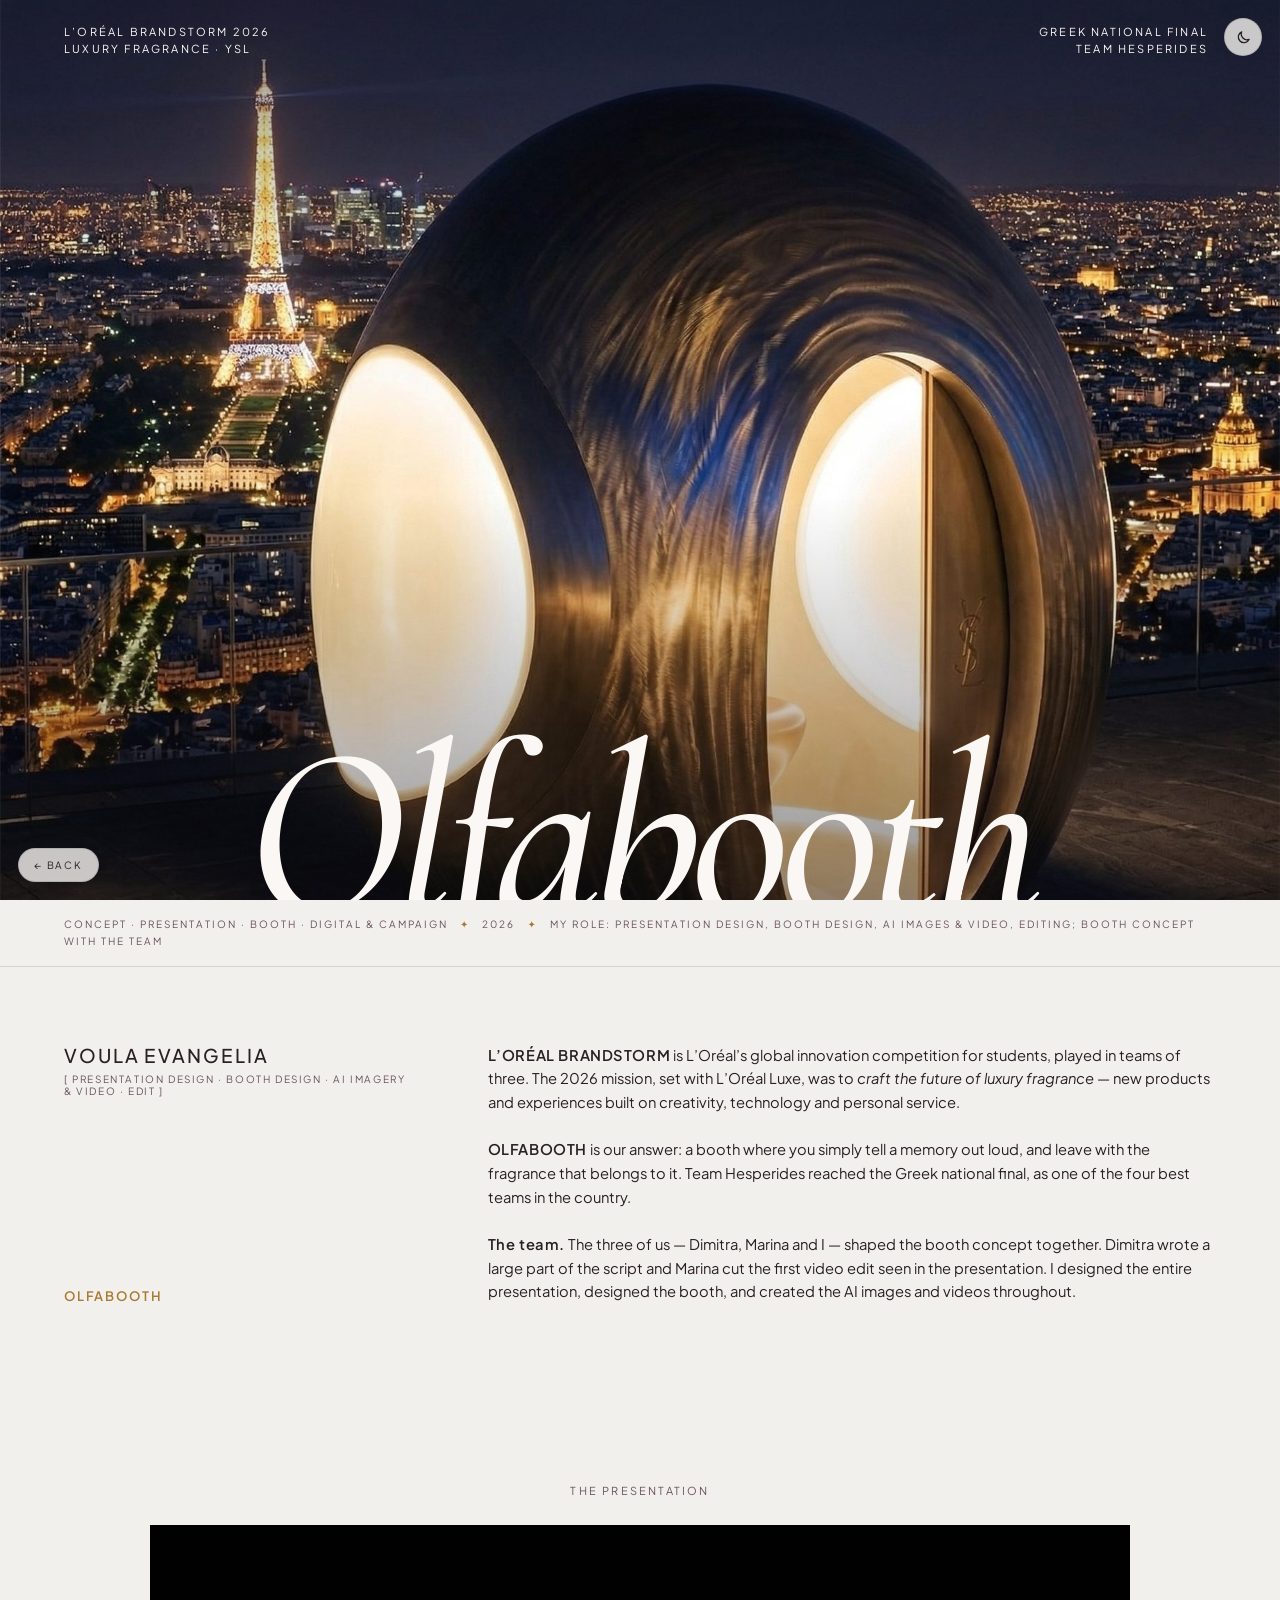
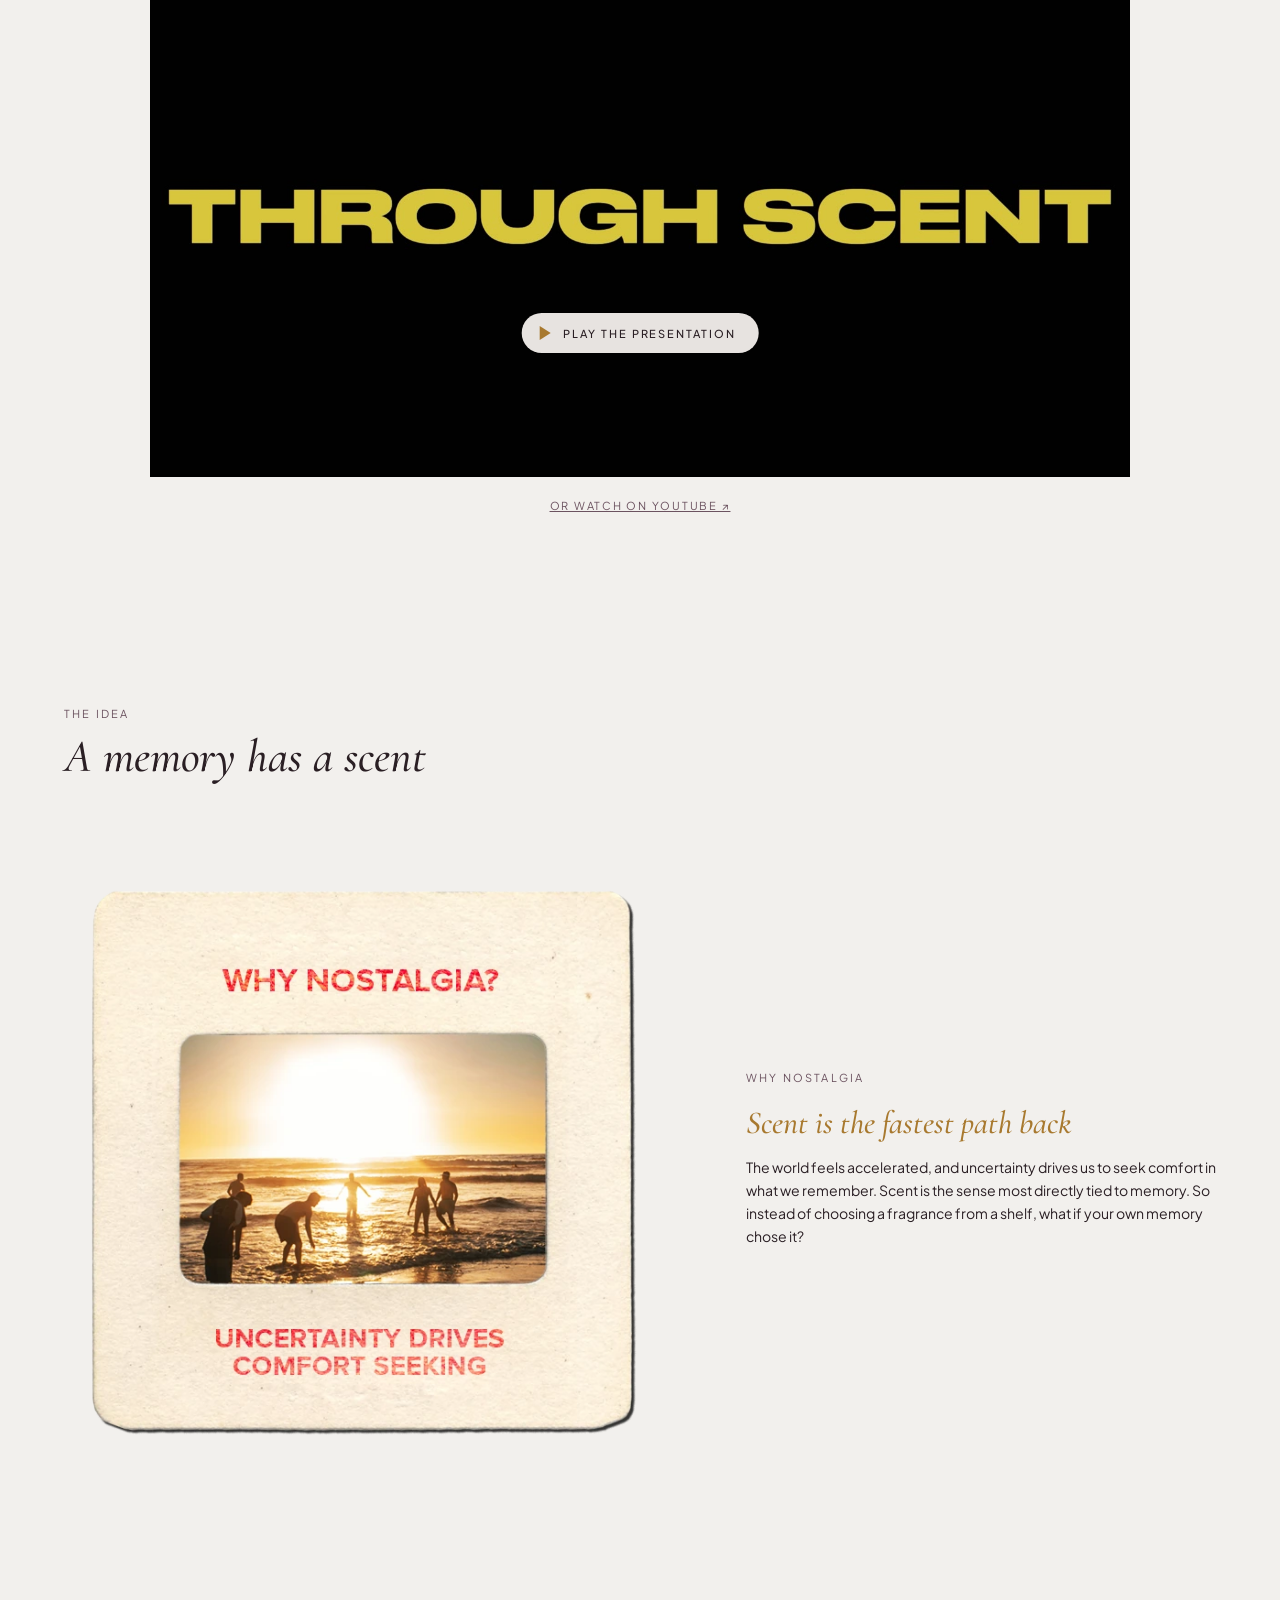
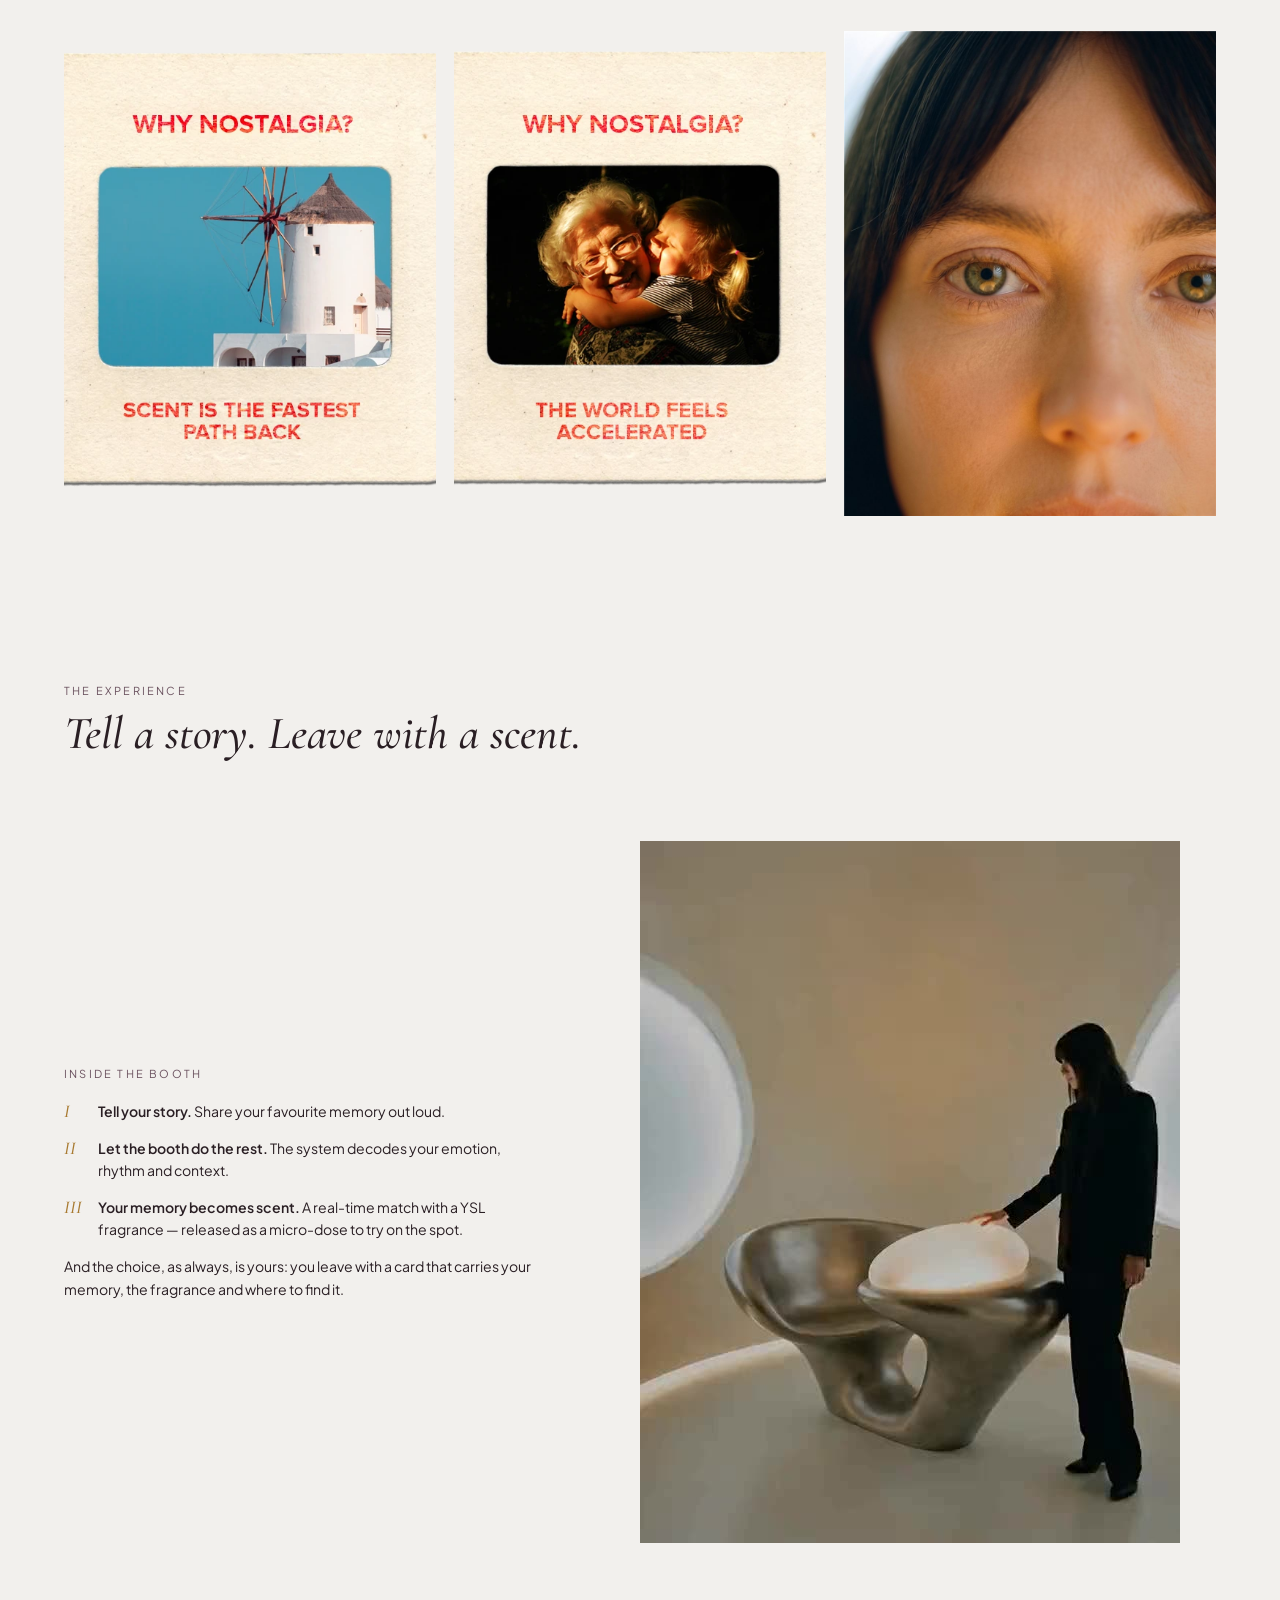
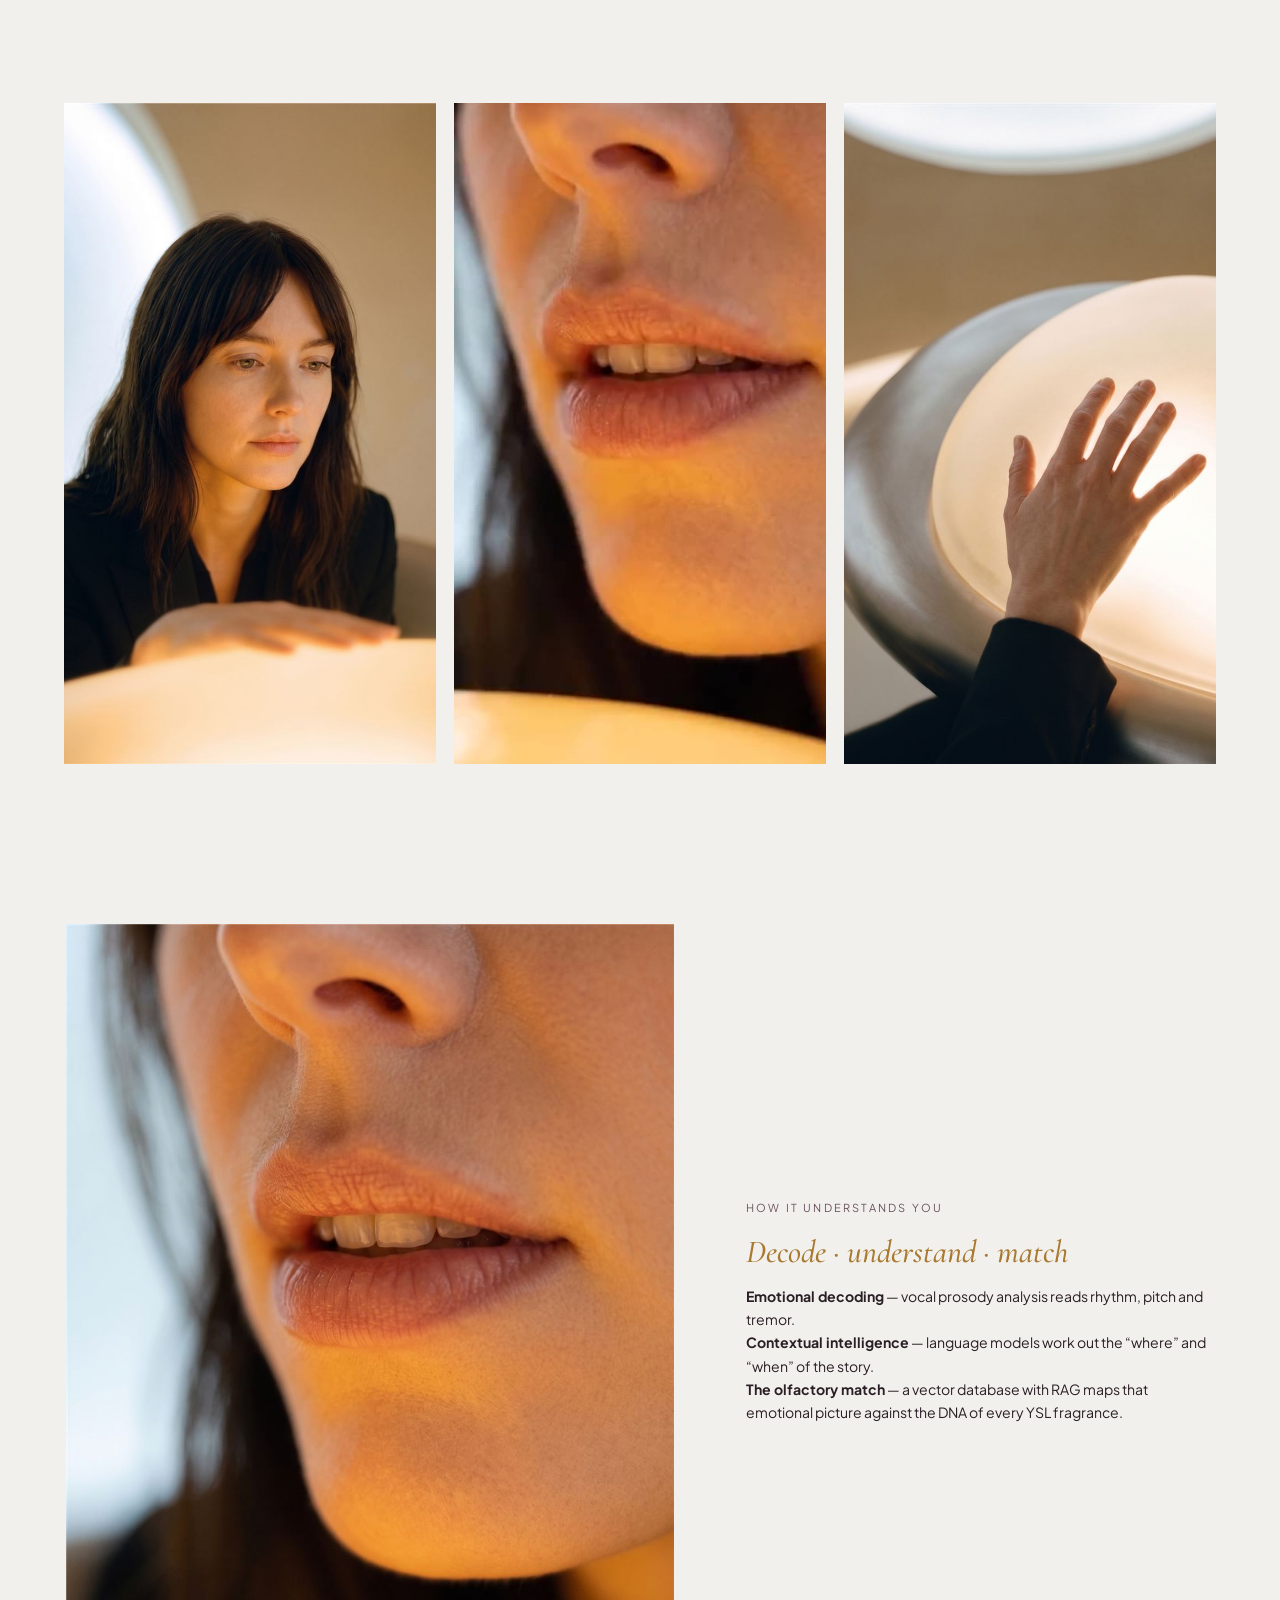
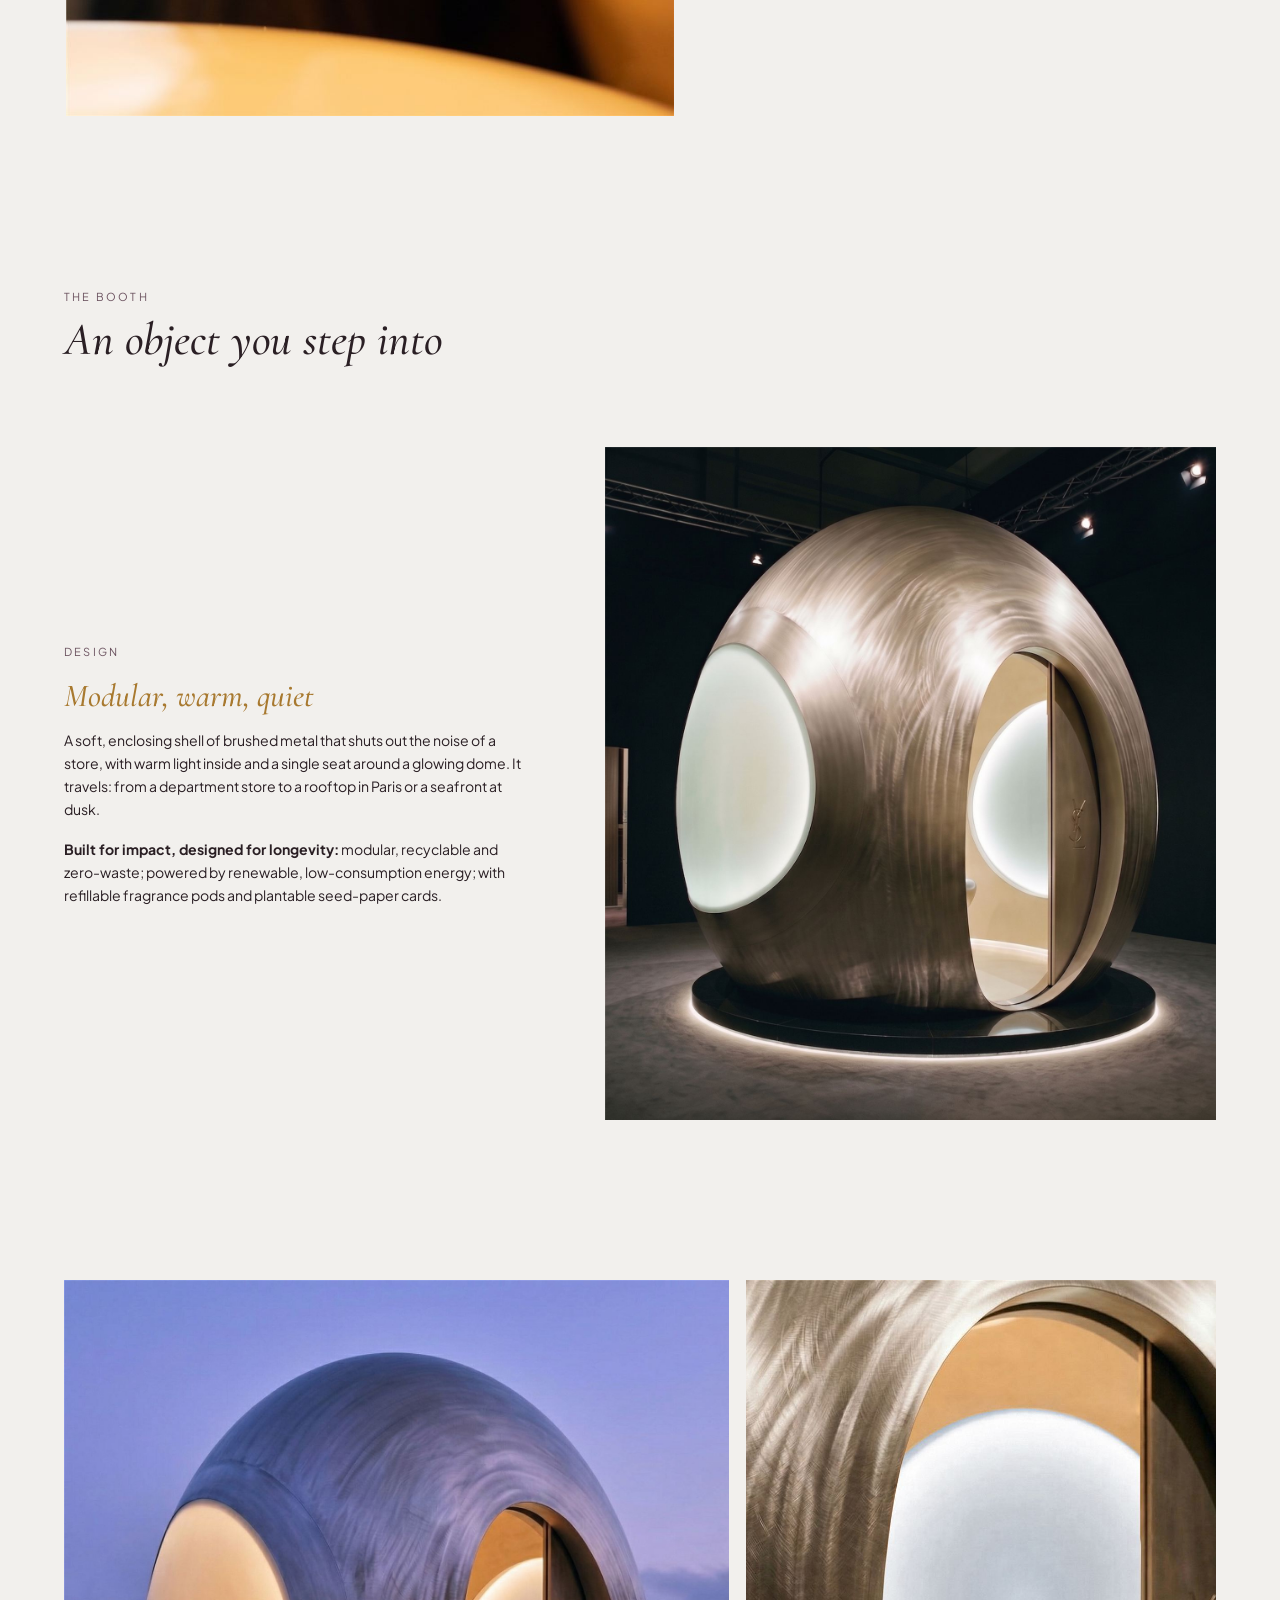
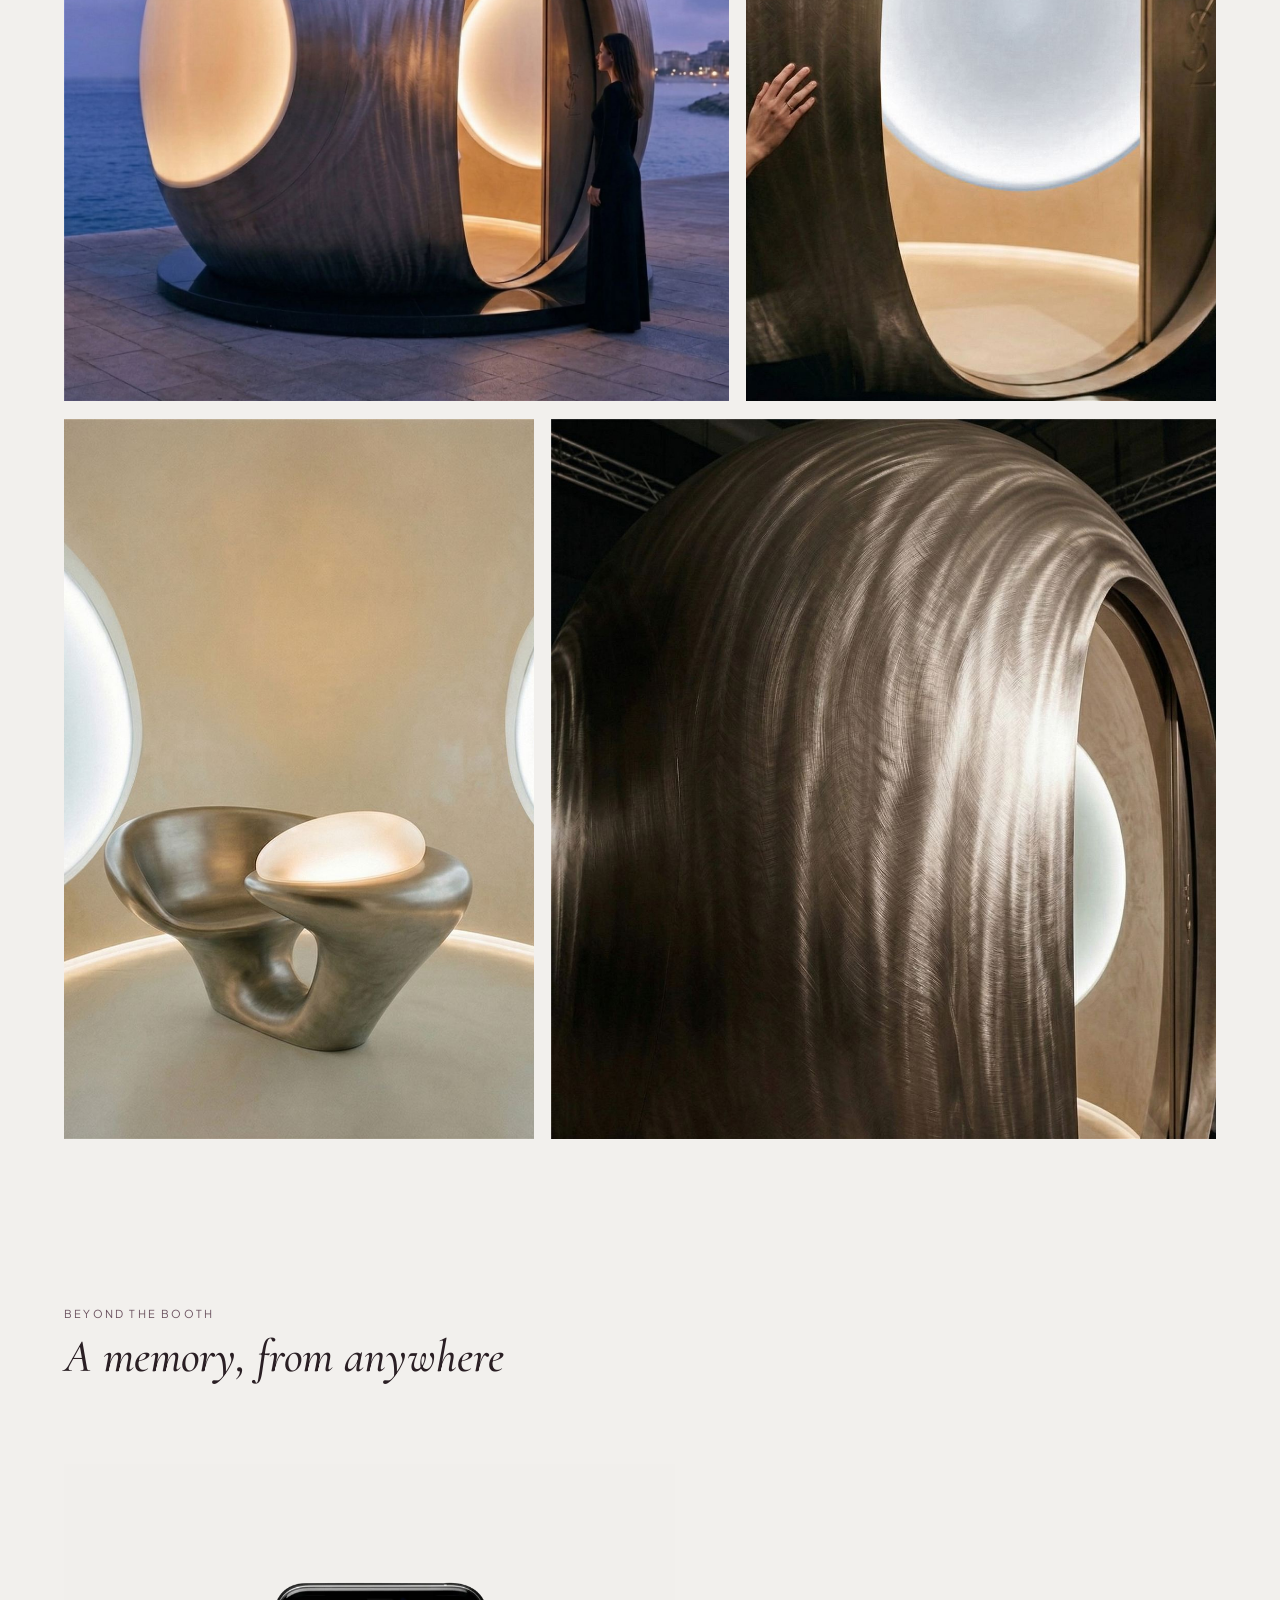
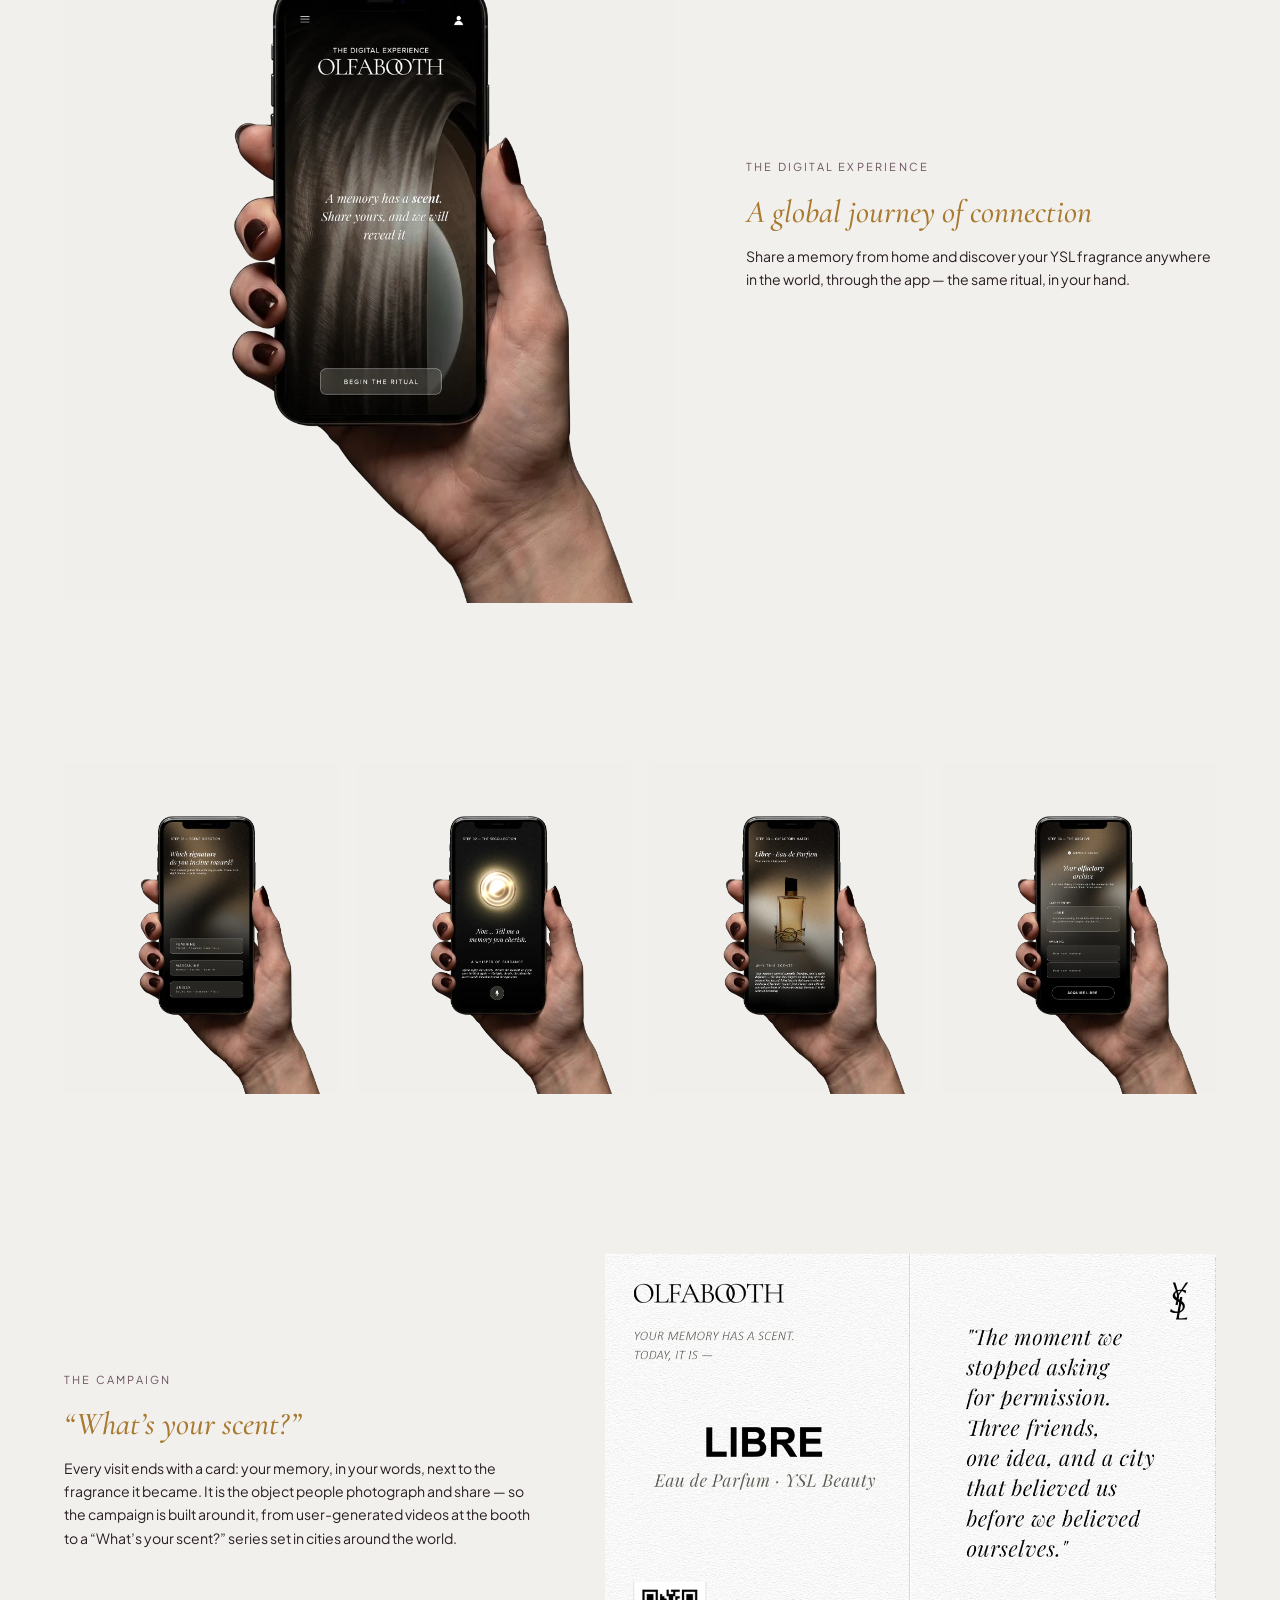
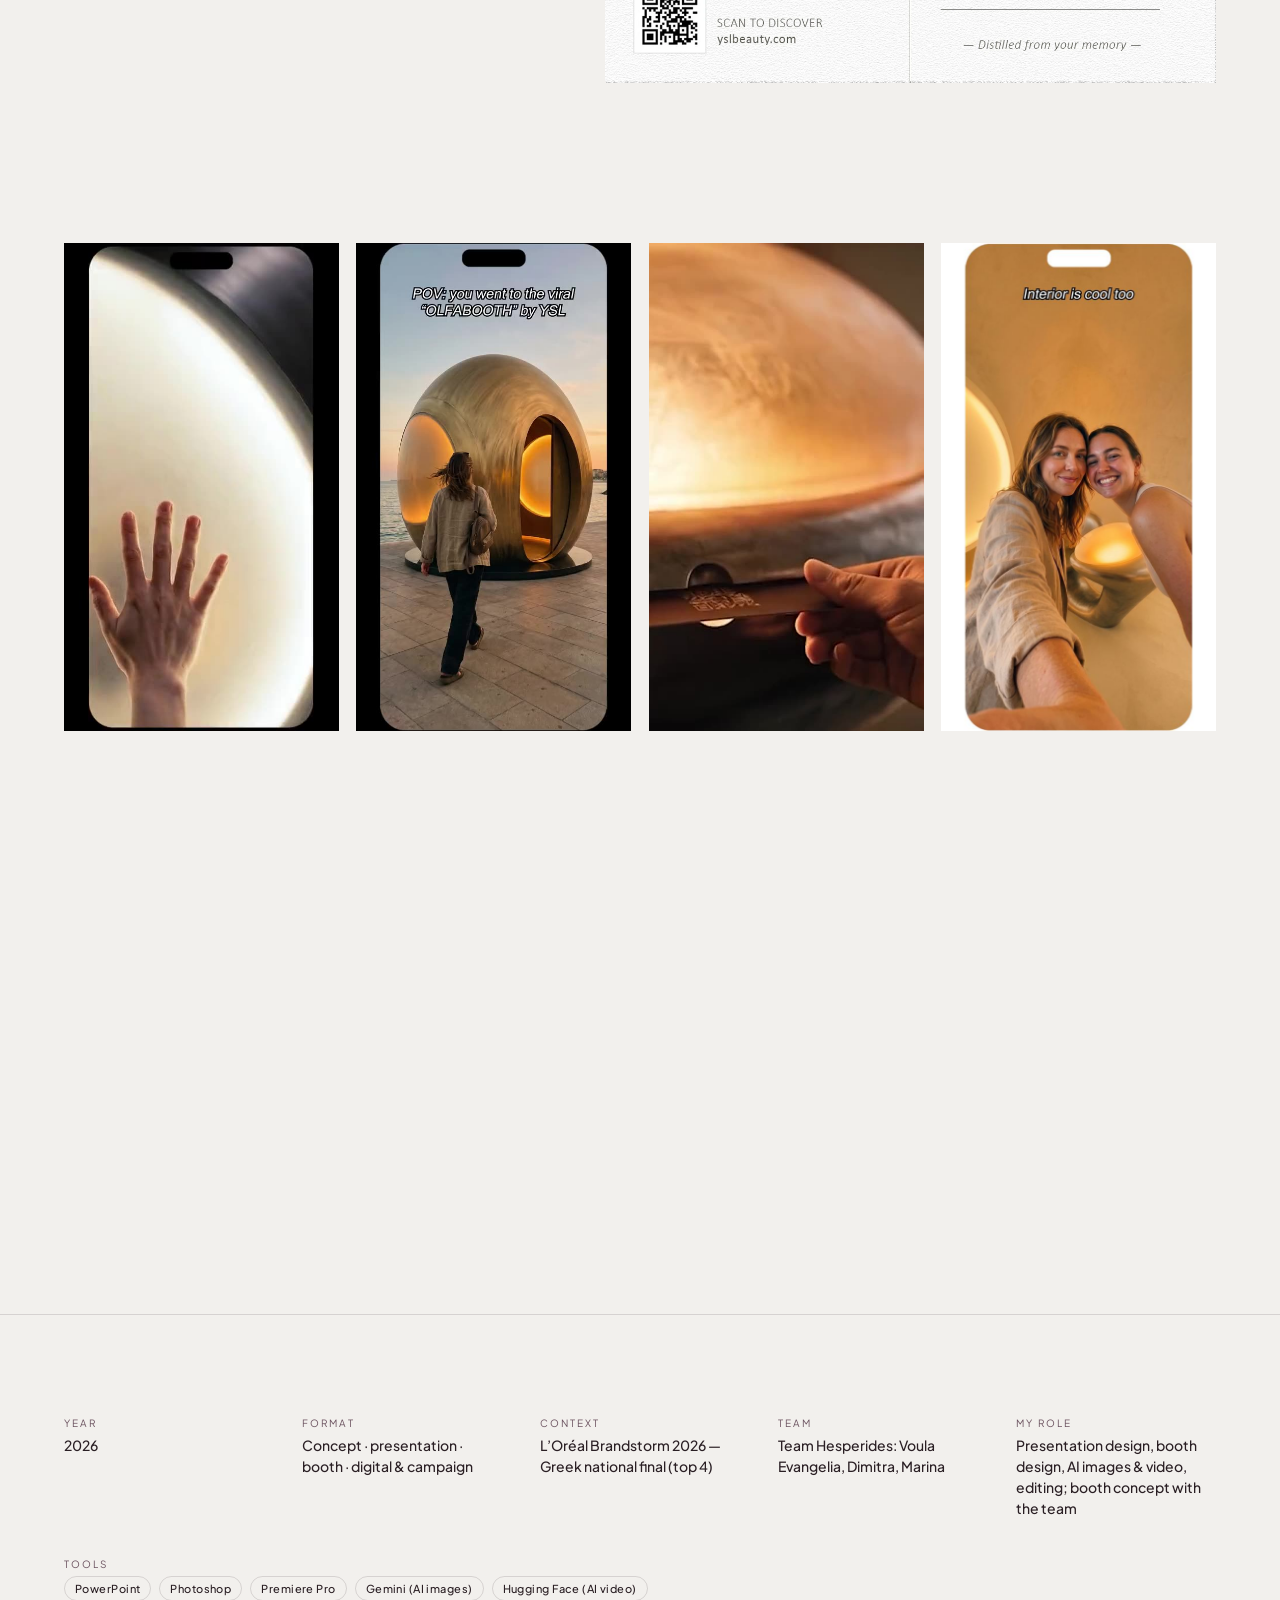
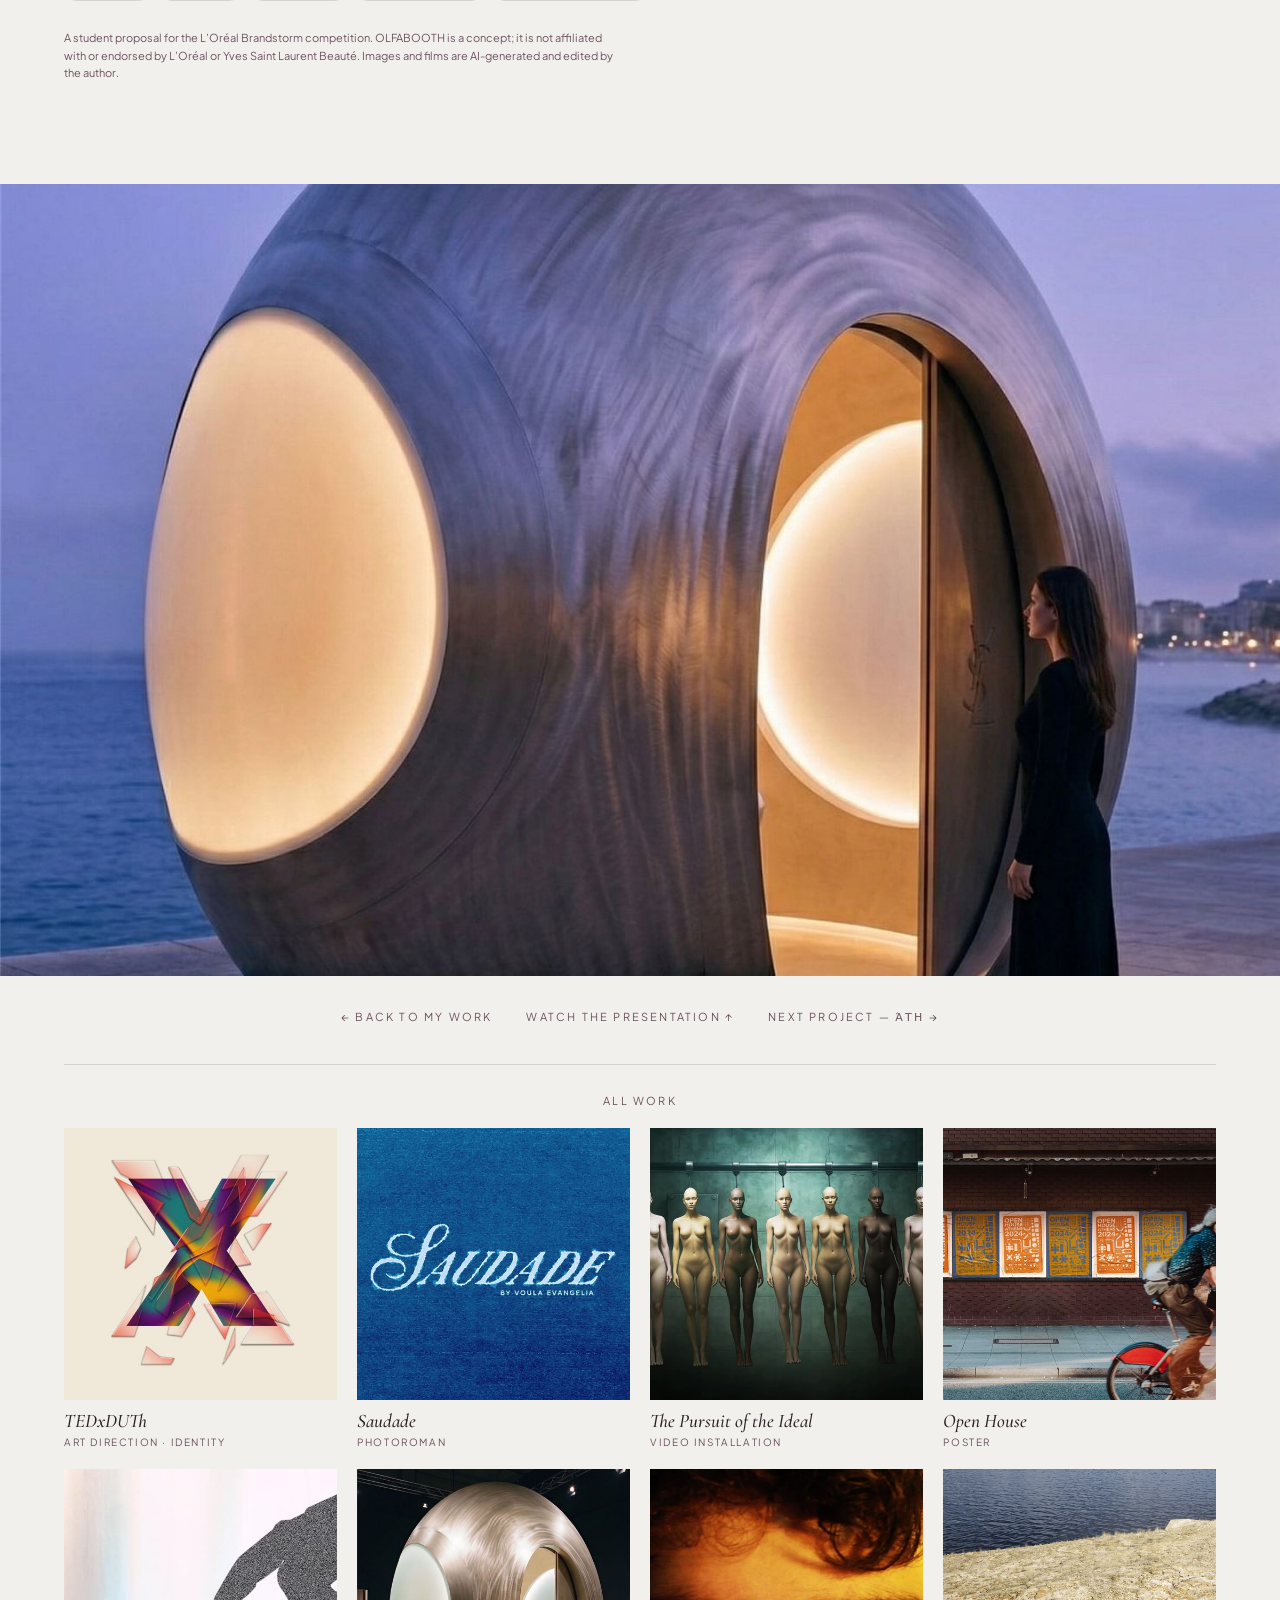
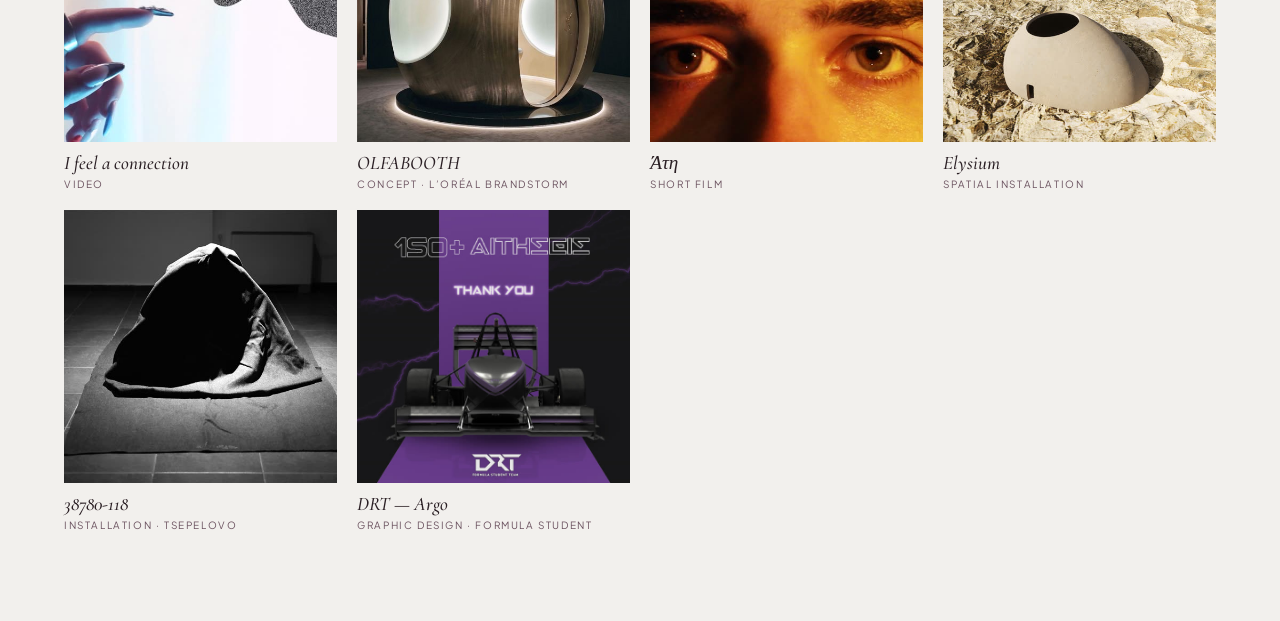
==== commit c436d799: "Transparent backgrounds for OLFABOOTH slides and card, Open House t-shirts Co-Authored-By: Claude Op" ====
--- a/work/olfabooth/index.html
+++ b/work/olfabooth/index.html
@@ -68,7 +68,7 @@
 </header>
 
 <div class="row">
-  <figure class="rv"><img src="img/slide-nostalgia.jpg" loading="lazy" alt="Slide styled as a photo transparency: ‘Why nostalgia? Uncertainty drives comfort seeking’, over a family on a beach at sunset."></figure>
+  <figure class="rv"><img src="img/slide-nostalgia.webp" loading="lazy" alt="Slide styled as a photo transparency: ‘Why nostalgia? Uncertainty drives comfort seeking’, over a family on a beach at sunset."></figure>
   <div class="txt rv">
     <span class="n caps">why nostalgia</span>
     <h3>Scent is the fastest path back</h3>
@@ -77,8 +77,8 @@
 </div>
 
 <section class="grid" aria-label="Research slides">
-  <figure class="w4 rv"><img src="img/slide-scent.jpg" loading="lazy" alt="Slide: ‘Scent is the fastest path back’."></figure>
-  <figure class="w4 rv"><img src="img/slide-world.jpg" loading="lazy" alt="Slide: ‘The world feels accelerated’."></figure>
+  <figure class="w4 rv"><img src="img/slide-scent.webp" loading="lazy" alt="Slide: ‘Scent is the fastest path back’."></figure>
+  <figure class="w4 rv"><img src="img/slide-world.webp" loading="lazy" alt="Slide: ‘The world feels accelerated’."></figure>
   <figure class="w4 rv"><img src="img/face-eye.jpg" loading="lazy" alt="Close-up of a woman’s face, eyes open, lit warmly."></figure>
 </section>
 
@@ -159,7 +159,7 @@
 </section>
 
 <div class="row flip">
-  <figure class="rv"><img src="img/card-front.jpg" loading="lazy" alt="The OLFABOOTH card: the matched fragrance on one side, the visitor’s memory quoted on the other, with a QR code."></figure>
+  <figure class="rv"><img src="img/card-front.webp" loading="lazy" alt="The OLFABOOTH card: the matched fragrance on one side, the visitor’s memory quoted on the other, with a QR code."></figure>
   <div class="txt rv">
     <span class="n caps">the campaign</span>
     <h3>“What’s your scent?”</h3>
